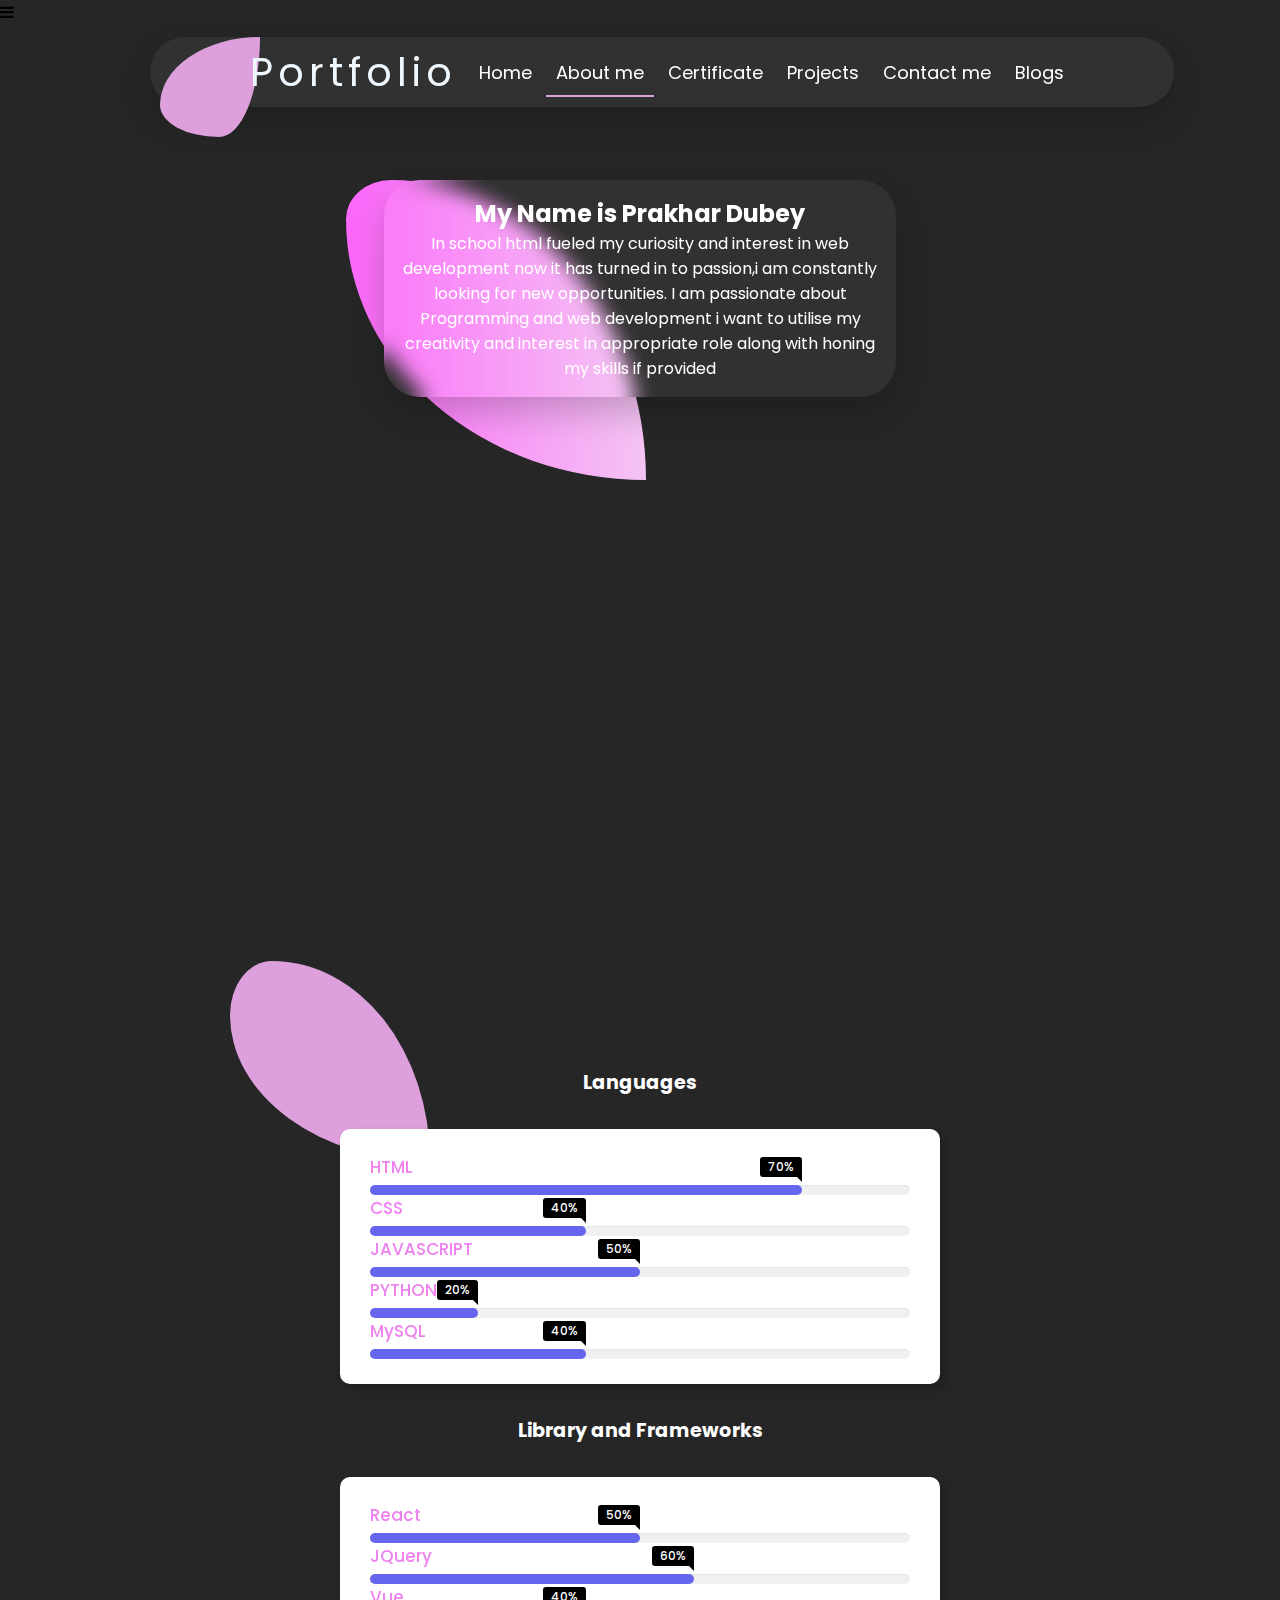
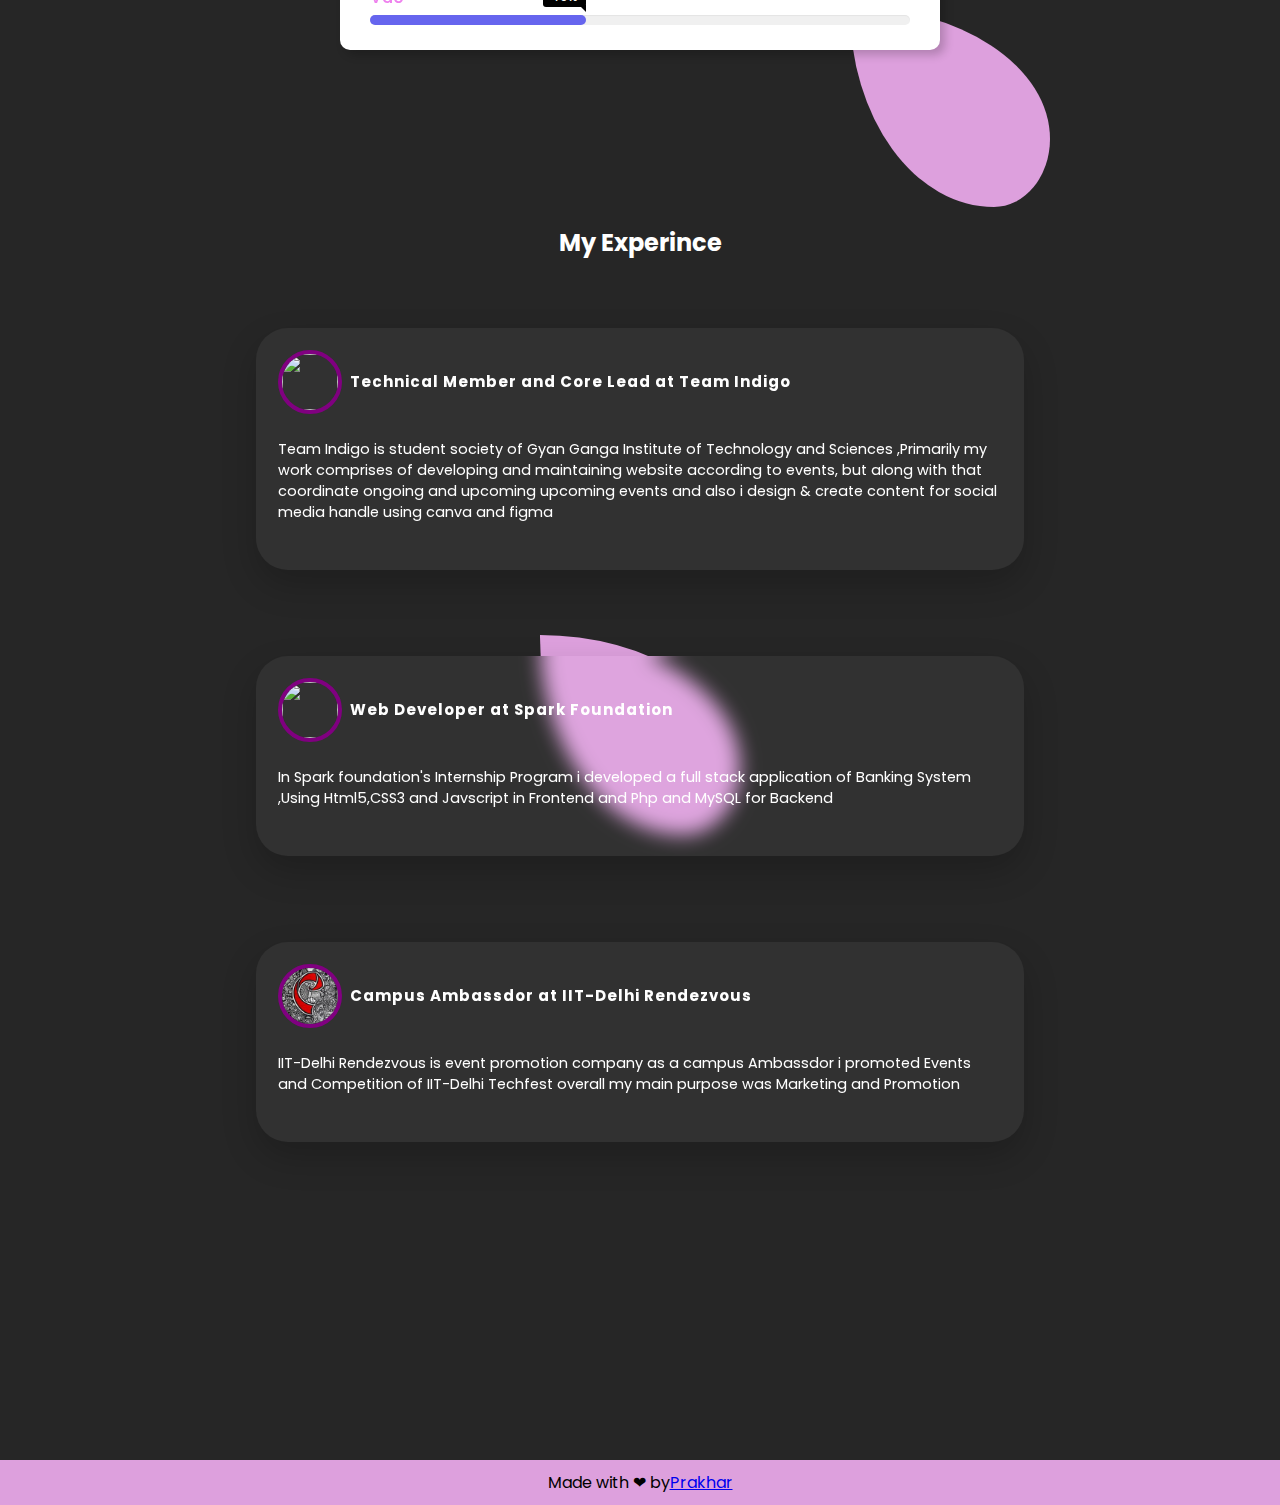
==== Aboutme.html @ 7de69212 "Intial Commit" ====
<!DOCTYPE html>
<html lang="en">
<head>
    <meta charset="UTF-8">
    <meta http-equiv="X-UA-Compatible" content="IE=edge">
    <meta name="viewport" content="width=device-width, initial-scale=1.0">
    <title>Document</title>
    <link rel="stylesheet" href="css/about.css">
    <link rel="stylesheet" href="https://cdnjs.cloudflare.com/ajax/libs/font-awesome/4.7.0/css/font-awesome.min.css" integrity="sha512-SfTiTlX6kk+qitfevl/7LibUOeJWlt9rbyDn92a1DqWOw9vWG2MFoays0sgObmWazO5BQPiFucnnEAjpAB+/Sw==" crossorigin="anonymous" referrerpolicy="no-referrer" />
    <link rel="stylesheet" href="https://cdnjs.cloudflare.com/ajax/libs/slick-carousel/1.8.1/slick.min.css" integrity="sha512-yHknP1/AwR+yx26cB1y0cjvQUMvEa2PFzt1c9LlS4pRQ5NOTZFWbhBig+X9G9eYW/8m0/4OXNx8pxJ6z57x0dw==" crossorigin="anonymous" referrerpolicy="no-referrer" />
    <link rel="stylesheet" href="https://cdnjs.cloudflare.com/ajax/libs/slick-carousel/1.8.1/slick-theme.css" integrity="sha512-6lLUdeQ5uheMFbWm3CP271l14RsX1xtx+J5x2yeIDkkiBpeVTNhTqijME7GgRKKi6hCqovwCoBTlRBEC20M8Mg==" crossorigin="anonymous" referrerpolicy="no-referrer" />
</head>
<body>
  <span> <i id="qwe" class="fa fa-bars"></i></span>
    <nav id="qui" >
        <div class="logo">Portfolio</div>
        
        <div class="menu" >
            <a href="index.html">Home</a>
            <a href="Aboutme.html">About me</a>
            <a href="">Certificate</a>
            <a href="">Projects</a>
            <a href="">Contact me</a>
            <a href="">Blogs</a>
        </div>
    </nav>
    <header>
 
    
    <div id="wwq" class="  flex" >
        <div class="img">
            <img src="Images/me.png" alt="" class="rept">
        </div>
        <div class="aboutme rellax" data-rellax-speed="-3" >
            <h2>My Name is Prakhar Dubey</h2>
            <p>In school html fueled my curiosity and interest in web development now it has turned in to passion,i am constantly looking for new opportunities.
                I am passionate about Programming and web development
                i want to utilise my creativity and interest in appropriate role along with honing my skills if provided
            </p>
        </div>
    </div>
    <div class="ne rellax" data-rellax-speed="-3"></div>
</header>
<section class="skillsection">
    <h2>Languages</h2>
<div class="skills-bars rellax "  data-rellax-speed="-3">
    <div class="bar">
        <div class="info">
            <span>HTML</span>
        </div>
        <div class="progress-line HTML"><span></span></div>
    </div>
    <div class="bar">
        <div class="info">
            <span>CSS</span>
        </div>
        <div class="progress-line CSS"><span></span></div>
    </div>
    <div class="bar">
        <div class="info">
            <span>JAVASCRIPT</span>
        </div>
        <div class="progress-line JAVASCRIPT"><span></span></div>
    </div>
    <div class="bar">
        <div class="info">
            <span>PYTHON</span>
        </div>
        <div class="progress-line PYTHON"><span></span></div>
    </div>
    <div class="bar">
        <div class="info">
            <span>MySQL</span>
        </div>
        <div class="progress-line MySQL"><span></span></div>
    </div>
  
</div>
<h2>Library and Frameworks</h2>
<div class="skills-bars">
    <div class="bar">
        <div class="info">
            <span>React</span>
        </div>
        <div class="progress-line React"><span></span></div>
    </div>
    <div class="bar">
        <div class="info">
            <span>JQuery</span>
        </div>
        <div class="progress-line JQuery"><span></span></div>
    </div>
    <div class="bar">
        <div class="info">
            <span>Vue</span>
        </div>
        <div class="progress-line Vue"><span></span></div>
    </div>
</div>
</section>
<section class="sew">
    <h2 style="">My Experince</h2><br>
<div class="cont">
    <div class="cardec">
        <div class="row">
           <div class="imgbox"> <img src="http://teamindigoggits.com/img/logo.png" alt=""></div>
           <div class="kl"><h3>Technical Member and Core Lead at Team Indigo</h3></div> 
        </div>
        <br>
        <p>Team Indigo is student society of Gyan Ganga Institute of Technology and Sciences
            ,Primarily my work comprises of developing and maintaining website according to events,
            but along with that coordinate ongoing and upcoming upcoming events and also i design & create content for social media handle using canva and figma
        </p>
            <br>
        </div>
         <div class="cardec">
        <div class="row">
           <div class="imgbox"> <img src="https://www.thesparksfoundationsingapore.org/images/logo_small.png" alt=""></div>
           <div class="kl"><h3>Web Developer at Spark Foundation</h3></div> 
        </div>
        <br>
        <p>In Spark foundation's Internship Program i developed a full stack application of Banking System
            ,Using Html5,CSS3 and Javscript in Frontend and Php and MySQL for Backend
        </p>
            <br>
        </div>
        <div class="cardec">
            <div class="row">
               <div class="imgbox"> <img src="images/71207823_2591258964229146_8135218497337688064_n.jpg" alt=""></div>
               <div class="kl"><h3>Campus Ambassdor at IIT-Delhi Rendezvous </h3></div> 
            </div>
            <br>
            <p>IIT-Delhi Rendezvous is event promotion company as a campus Ambassdor
                i promoted Events and Competition of IIT-Delhi Techfest overall my main purpose was Marketing and Promotion 
            </p>
                <br>
            </div>
</div>
</section>
<br>
<br>
<br>
<br>
<br>
<br>
<br>
<br>
<br>
<br>
<br>
<footer >
    Made with &#10084 by <a href="https://www.linkedin.com/in/prakhar-dubey-3790b81b7/">Prakhar</a>
</footer>
<script src="https://code.jquery.com/jquery-3.6.0.min.js" integrity="sha256-/xUj+3OJU5yExlq6GSYGSHk7tPXikynS7ogEvDej/m4=" crossorigin="anonymous"></script>  
    <script src="https://cdnjs.cloudflare.com/ajax/libs/slick-carousel/1.8.1/slick.min.js" integrity="sha512-XtmMtDEcNz2j7ekrtHvOVR4iwwaD6o/FUJe6+Zq+HgcCsk3kj4uSQQR8weQ2QVj1o0Pk6PwYLohm206ZzNfubg==" crossorigin="anonymous" referrerpolicy="no-referrer"></script>
    <script src="https://cdnjs.cloudflare.com/ajax/libs/rellax/1.12.1/rellax.js" integrity="sha512-qk0XupXlge1h9I63+bC7K8850xgWnUjTgSNkfLnsqc7dWdx4031UbKjKs2cuRxsNXymkSjyzSCiryVouU74zkg==" crossorigin="anonymous" referrerpolicy="no-referrer"></script>
    <script src="https://cdnjs.cloudflare.com/ajax/libs/typed.js/2.0.0/typed.min.js" integrity="sha512-zKaK6G2LZC5YZTX0vKmD7xOwd1zrEEMal4zlTf5Ved/A1RrnW+qt8pWDfo7oz+xeChECS/P9dv6EDwwPwelFfQ==" crossorigin="anonymous" referrerpolicy="no-referrer"></script>
    <script src="app.js"></script>
    </script>
    <script src="https://ajax.googleapis.com/ajax/libs/jquery/3.6.0/jquery.min.js"></script>
    <script src="js/typed.js"></script>
</script>
</body>

</html>
---- css/about.css ----
@import url('https://fonts.googleapis.com/css2?family=Lato:ital,wght@1,300;1,400&family=Poppins:ital,wght@0,400;0,500;1,300;1,400&display=swap');
@import url('https://fonts.googleapis.com/css?family=Montserrat:600|Open+Sans:600&display=swap');
:root{
    --primary:plum;
    --secondary:#262626;
    --tertiary:#fff;

}
::-webkit-scrollbar{
    width: 13px;
}
::-webkit-scrollbar-track{
    width: 13px;
    background: var(--secondary);
    border-left: 0px solid var(--tertiary);
    border-right: 0px solid var(--tertiary);
}
::-webkit-scrollbar-thumb{
    background: var(--primary);
    width: 0%;
    height: 35%;
    transition: 0.5 ease;
    cursor:pointer;
    border-radius: 12px;
}

*{
    margin: 0%;
    padding: 0%;
    box-sizing: border-box;
    font-family: 'Poppins',sans-serif;
}
body{
    background: #262626;
    overflow-x: hidden;
}
header{
    width: 100%;
    height: 100vh;
}
nav{
    width: 80%;
    display: flex;
    flex-wrap: wrap;
    justify-content: space-between;
    align-items: center;
    height: 70px;
    color: aliceblue;
    padding: 0% 100px;
    margin: 10px 150px;
    position: absolute;
    z-index: 1;
    background: rgba(255, 255, 255, 0.05);
    box-shadow: 0 15px 35px rgba(0, 0, 0, 0.2);
    border-radius: 36px;
    backdrop-filter: blur(10px);
    margin-top: 0%;
    bottom: 87%;
}
nav::after{
    position: absolute;
    content: '';
    width: 100px;
    height: 100px;
    border-radius: 100% 0% 41% 59% / 68% 0% 100% 32%   ;
    background: var(--primary);
    top: 0%;
    left: 1%;
    z-index: -1;
}
.logo{
    font-size: 40px;
    letter-spacing: 5px;
}
.menu a{
    text-decoration: none;
    color: white;
    padding: 10px 10px;
    font-size: 18px;
    transition: all 0.5s  ease;
}
.menu a:hover{
    border-bottom: 2px var(--primary) solid;
    transition: all 0.5s  ease;
}
.menu a:nth-child(2){
    border-bottom: 2px var(--primary) solid;
    transition: all 0.5s  ease;
}
header{
    width: 100vw;
    height: 100vh;
    display: flex;
    justify-content: center;
    align-items: center;
}
header .flex{
    position: absolute;
    top: 20%;
    display: flex;
    justify-content: center;
    align-items: center;
    color: #ffffff;
}
header .aboutme{
    flex-basis: 40%;
    display: flex;
    flex-direction: column;
    background: rgba(255, 255, 255, 0.05);
    box-shadow: 0 15px 35px rgba(0, 0, 0, 0.2);
    padding: 1rem;
    border-radius: 36px;
    backdrop-filter: blur(10px);
    text-align: center;
}
.ne{
    position: absolute;
    top: 20%;
    left:  27%;
    width: 300px;
    height: 300px;
    background: #f4c4f3;  /* fallback for old browsers */
    background: -webkit-linear-gradient(to right, #fc67fa, #f4c4f3);  /* Chrome 10-25, Safari 5.1-6 */
    background: linear-gradient(to right, #fc67fa, #f4c4f3); /* W3C, IE 10+/ Edge, Firefox 16+, Chrome 26+, Opera 12+, Safari 7+ */

    /* clip-path: circle(100% at 0% 0%); */
    z-index: -1;
    border-radius: 15% 85% 0% 100% / 13% 100% 0% 87% ;
    background-repeat: no-repeat;
}
.skillsection{
    width: 100vw;
    height: 100vh;
    display: flex;
    flex-direction: column;
    justify-content: center;
    align-items: center;
    position: relative;
}
.skillsection::after{
    position: absolute;
    content: '';
    width: 200px;
    height: 200px;
    z-index: -1;
    background: -webkit-linear-gradient(to right, #fc67fa, #f4c4f3);  
    background: linear-gradient(to right, #fc67fa, #f4c4f3);
    background: var(--primary);
    border-radius:21% 79% 0% 100% / 27% 100% 0% 73%  ;
    top: 4%;
    left: 18%;
}
.skillsection::before{
    position: absolute;
    content: '';
    width: 200px;
    height: 200px;
    z-index: -1;
    background: -webkit-linear-gradient(to right, #fc67fa, #f4c4f3);  
    background: linear-gradient(to right, #fc67fa, #f4c4f3);
    background: var(--primary);
    border-radius: 0% 100% 28% 72% / 1% 66% 34% 99%  ;
    bottom: 2%;
    right: 18%;
}
.skillsection h2{
    color: var(--tertiary);
    font-size: 1.2rem;
}
.skillsection .skills-bars{
    position: relative;
    width: 600px;
    max-width: 60%;
    background: var(--tertiary);
    color: violet;
    margin: 2rem 0rem;
    border-radius: 10px;
    padding: 25px 30px;
    box-shadow: 5px 5px 10px rgba(0,0,0,0.2);
    backdrop-filter: blur(10px);
}
.skills-bars .bars{
    margin: 20px 0;
}
.skills-bars .bar:first-child{
    margin-top: 0px;
}
.skills-bars .bar .info {
    margin-bottom: 5px;

}
.skills-bars .bar .info span{
    font-size: 17px;
    font-weight: 500;
}
.skills-bars .bar .progress-line{
    position: relative;
    height: 10px;
    width: 100%;
    border-radius: 10px;
    background: #f0f0f0;
    box-shadow: inset 0px 1px 1px rgba(0, 0, 0, 0.05),
                      0px 1px 1px rgba(255, 255, 255, 0.08);

    animation: Name 1s cubic-bezier(1.2.0.5,1) forwards;                
}
.bar .progress-line span{
    height: 100%;
    width: 80%;
    background: #6665ee;
    position: absolute;
    border-radius: 10px;
}
.progress-line .HTML span{
    width: 70%;
}
.progress-line.CSS span{
    width: 40%;
}
.progress-line.JAVASCRIPT span{
    width: 50%;
}
.progress-line.PYTHON span{
    width: 20%;
}
.progress-line.MySQL span{
    width: 40%;
}
.bar .progress-line span::before{
    position: absolute;
    content: "";
    top: -10px;
    right: 0%;
    height: 0%;
    width: 0%;
    border: 7px solid transparent;
    border-bottom-width: 0px;
    border-right-width:0px ;
    border-top-color: #000;
}
.bar .progress-line span::after{
    position: absolute;
    content: "80%";
    top: -10px;
    right: 0%;
    top: -28px;
    color: var(--tertiary);
    font-size: 12px;
    font-weight: 500;
    background: #000;
    padding: 1px 8px;
    border-radius: 3px;
}
.progress-line.HTML span::after{
    content: "70%";
}
.progress-line.CSS span::after{
    content: "40%";
}
.progress-line.JAVASCRIPT span::after{
    content: "50%";
}
.progress-line.PYTHON span::after{
    content: "20%";
}
.progress-line.MySQL span::after{
    content: "40%";
}
.progress-line.React span{
    width: 50%;
}
.progress-line.JQuery span{
     width: 60%;
}
.progress-line.Vue span{
    width: 40%;
}

.progress-line.React span::after{
    content: "50%";
}
.progress-line.JQuery span::after{
    content: "60%";
}
.progress-line.Vue span::after{
    content: "40%";
}

.cont{
    width: 100vw;
    height: 100vh;
    display: flex;
    flex-wrap: wrap;
    align-items: center;
    justify-content: center;
    position: relative;
}
.cont::after{
    position: absolute;
    content: '';

}
.sew h2{
    text-align: center;
     color: white;
}
.cont .cardec{
    margin: 1rem;
    display: flex;
    flex-direction: column;
    /* align-items: center; */
    justify-content: flex-start;
    max-width: 60vw;
    /* background: rgb(255, 255, 255); */
    color: white;
    border-radius: 2rem;
    padding: 1.4rem;
    background: rgba(255, 255, 255, 0.05);
    box-shadow: 0 15px 35px rgba(0, 0, 0, 0.2);
    backdrop-filter: blur(10px);
    transition: all 0.4s ease;
}
.cont .cardec:hover{
    transform: scale(1.05);
    transition: all 0.4s ease;
    opacity: initial;
}
.cont .cardec p{
    font-size: 0.9rem;
}
.cont .cardec .row .imgbox{
    position: relative;
    width: 4rem;
    height: 4rem;
    border-radius: 50%;
    overflow: hidden;
    border: 4px solid purple;
}
.cont .cardec .row .imgbox img{
    position: absolute;
    top: 0%;
    left: 0%;
    width: 100%;
    height: 100%;
    object-fit: cover;
}
.cont .cardec .row{
    display: flex;
    flex-direction: row;
   justify-content: flex-start;
}
.cont .cardec .row .kl{
    font-size: 0.8rem;
    font-weight: 100;
    letter-spacing: 1px;
    padding: 0.5rem;
    display: flex;
    justify-content: center;
    align-items: center;
}
.cont::after{
    position: absolute;
    content: '';
    width: 200px;
    height: 200px;
    border-radius: 0% 100% 28% 72% / 1% 66% 34% 99%  ;
    background: plum;
    z-index: -1;

}
footer{
    background: var(--primary);
    height: 5vh;
    width: 100vw;
    display: flex;
    align-items: center;
    justify-content: center;
    
}

@media only screen and (max-width:700px){
   
    header{
        width:100vw;
        height: 90vh;
        display: flex;
        justify-content: center;
        align-items: center;
        position: relative;
        padding-top: 0%;
        margin: 0%;
        padding: 0%;
        overflow: hidden;
    }
    header .flex{
        top: 0%;
    }
    .flex{
        position: absolute;
        /* top: 5%; */
        display: flex;
        flex-direction: column;
    }
    header .flex .aboutme{
        max-width: 60%;
    }
    header .flex .aboutme h2{
        font-size: 1rem;
    }
    header .flex .aboutme p{
        font-size: 0.6rem;
    }
    header .flex .aboutme {
        font-size: 1rem;
    }
    #wwq{
        margin: 0%;
        padding: 0%;
    }
    #qwe{
        display: block;
        color: white;
        padding: 1rem;
    }
    #qui{
        display: none;
    }
    header img{
        width: 12rem;
    }
    header::after{
        z-index: -4;
        content: '';
        border-radius: 30% 70% 70% 30% / 30% 30% 70% 70% ;
        width: 200px;
        height: 200px;
        background-color: var(--primary);
        clip-path: circle(100% at 0% 0% );
     }
     .skillsection{
         overflow-x: hidden;
     }
     .skills-bars .bar .info span{
        font-size: 0.6rem;
        font-weight: 500;
    }
    .cont .cardec .row .kl{
        font-size: 0.6rem;
        font-weight: 100;
        letter-spacing: 1px;
        padding: 0.5rem;
        display: flex;
        justify-content: center;
        align-items: center;
    }
    .cont .cardec{
        max-width: 80vw;
    }
    nav::after{
        display: none;
    }
    /* .cont .cardec .row .imgbox{
        width: 3.4rem;
        height: 3rem;
    } */

}
@media only screen and (min-width:321px) and (max-width:768px){
    header{
        width:100vw;
        display: flex;
        justify-content: center;
    }
    header::after{
        z-index: -4;
        content: '';
        /* display: inline-block; */
        border-radius: 30% 70% 70% 30% / 30% 30% 70% 70% ;
        width: 300px;
        height: 300px;
        background-color: var(--primary);
        clip-path: circle(100% at 0% 0% );
     }
     
    #qui{
        display: none;
     }
    #nex{
        display: none;
    }
}
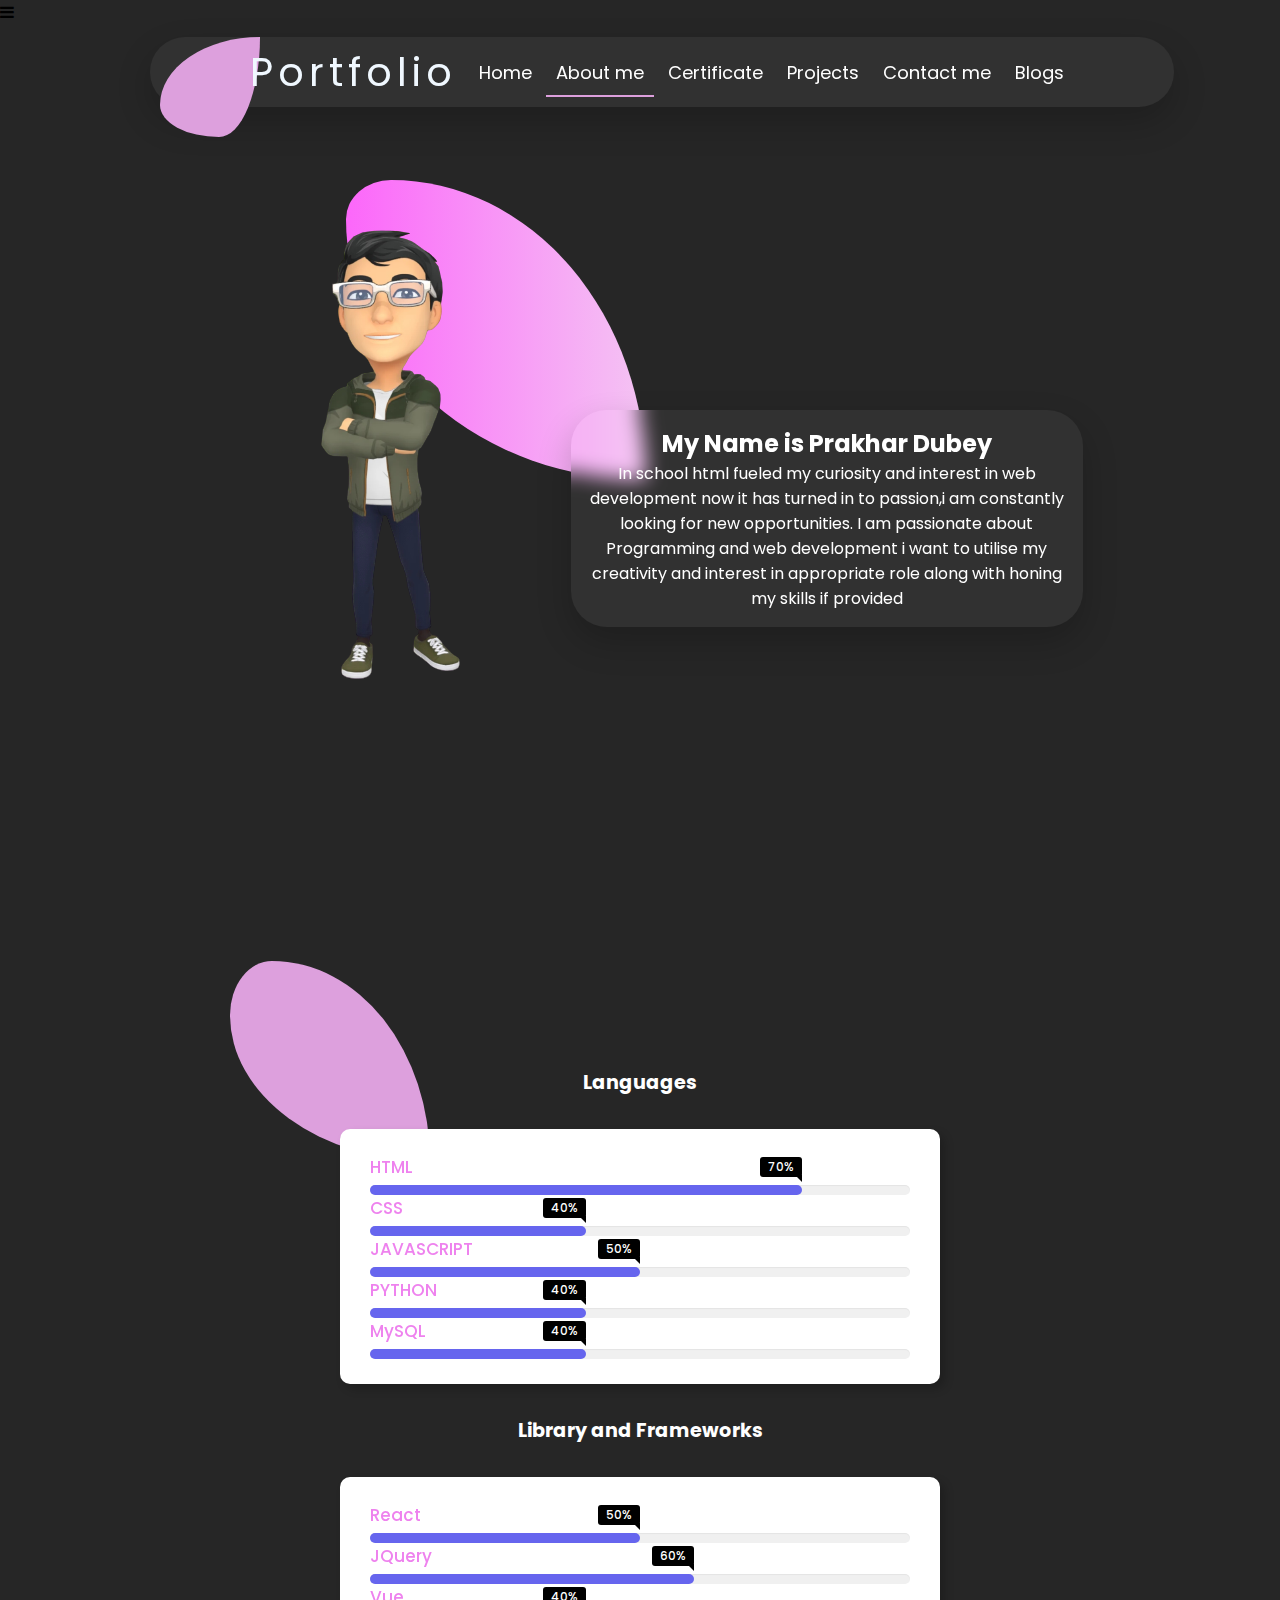
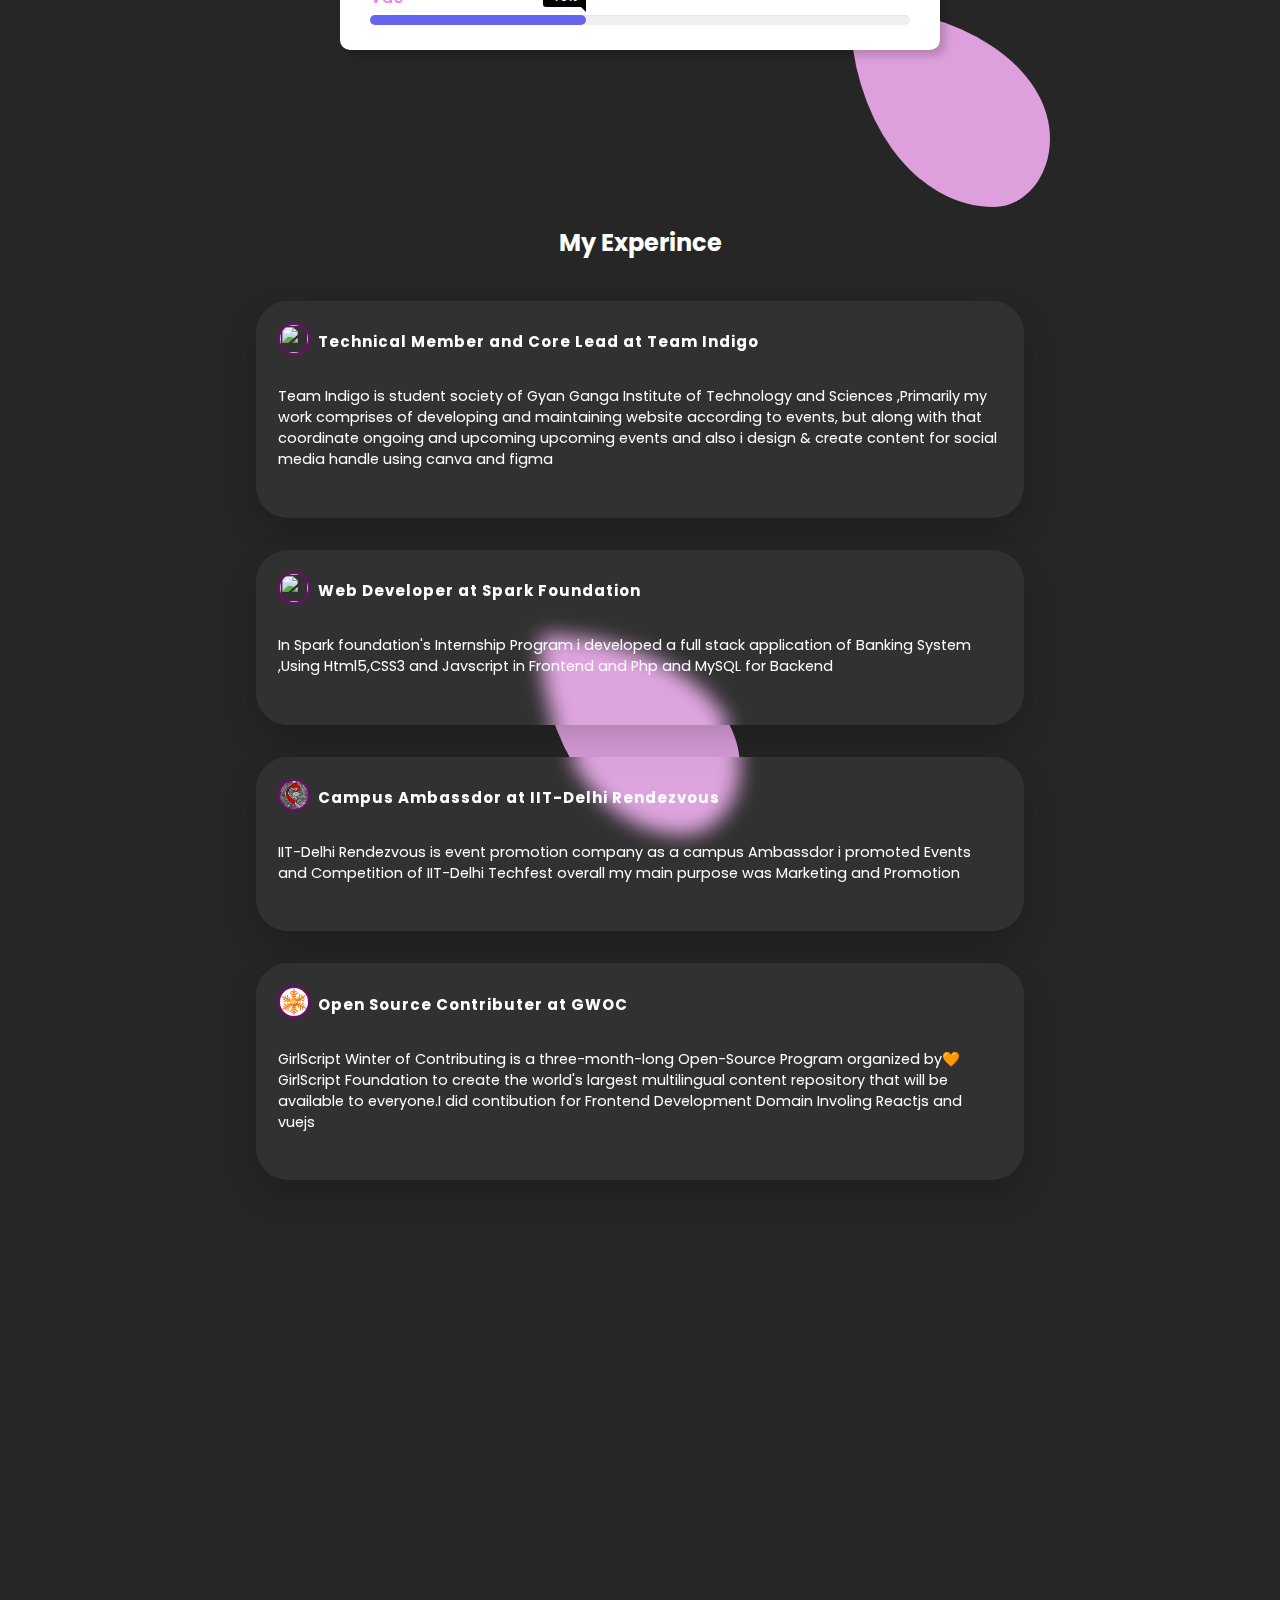
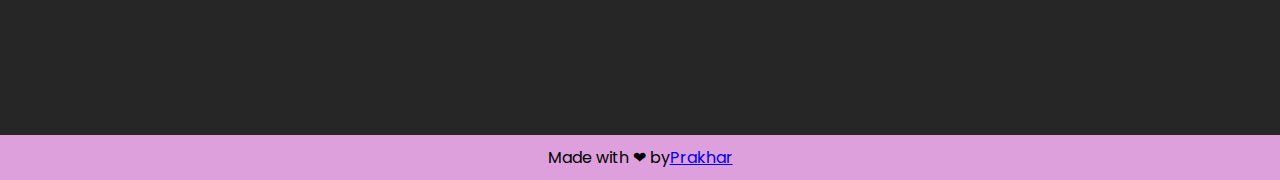
==== commit b5909bcd: "commit" ====
--- a/Aboutme.html
+++ b/Aboutme.html
@@ -18,10 +18,10 @@
         <div class="menu" >
             <a href="index.html">Home</a>
             <a href="Aboutme.html">About me</a>
-            <a href="">Certificate</a>
-            <a href="">Projects</a>
-            <a href="">Contact me</a>
-            <a href="">Blogs</a>
+            <a href="Certificates.html">Certificate</a>
+            <a href="Projects.html">Projects</a>
+            <a href="Contactme.html">Contact me</a>
+            <a href="Blog.html">Blogs</a>
         </div>
     </nav>
     <header>
@@ -29,7 +29,7 @@
     
     <div id="wwq" class="  flex" >
         <div class="img">
-            <img src="Images/me.png" alt="" class="rept">
+            <img src="images/me.png" alt="" class="rept">
         </div>
         <div class="aboutme rellax" data-rellax-speed="-3" >
             <h2>My Name is Prakhar Dubey</h2>
@@ -99,7 +99,7 @@
 </div>
 </section>
 <section class="sew">
-    <h2 style="">My Experince</h2><br>
+    <h2 >My Experince</h2><br>
 <div class="cont">
     <div class="cardec">
         <div class="row">
@@ -135,8 +135,29 @@
             </p>
                 <br>
             </div>
+            <div class="cardec">
+                <div class="row">
+                   <div class="imgbox"> <img src="images/1627023261866.jpg" alt=""></div>
+                   <div class="kl"><h3>Open Source Contributer at GWOC </h3></div> 
+                </div>
+                <br>
+                <p>GirlScript Winter of Contributing is a three-month-long Open-Source Program organized by🧡GirlScript Foundation to create the world's largest multilingual content repository that will be available to everyone.I did contibution for Frontend Development Domain Involing Reactjs and vuejs
+                </p>
+                    <br>
+                </div>
 </div>
 </section>
+<br>
+<br>
+<br>
+<br>
+<br>
+<br>
+<br>
+<br>
+<br>
+<br>
+<br>
 <br>
 <br>
 <br>
@@ -151,12 +172,13 @@
 <footer >
     Made with &#10084 by <a href="https://www.linkedin.com/in/prakhar-dubey-3790b81b7/">Prakhar</a>
 </footer>
+<script src="js/app.js"></script>
 <script src="https://code.jquery.com/jquery-3.6.0.min.js" integrity="sha256-/xUj+3OJU5yExlq6GSYGSHk7tPXikynS7ogEvDej/m4=" crossorigin="anonymous"></script>  
     <script src="https://cdnjs.cloudflare.com/ajax/libs/slick-carousel/1.8.1/slick.min.js" integrity="sha512-XtmMtDEcNz2j7ekrtHvOVR4iwwaD6o/FUJe6+Zq+HgcCsk3kj4uSQQR8weQ2QVj1o0Pk6PwYLohm206ZzNfubg==" crossorigin="anonymous" referrerpolicy="no-referrer"></script>
     <script src="https://cdnjs.cloudflare.com/ajax/libs/rellax/1.12.1/rellax.js" integrity="sha512-qk0XupXlge1h9I63+bC7K8850xgWnUjTgSNkfLnsqc7dWdx4031UbKjKs2cuRxsNXymkSjyzSCiryVouU74zkg==" crossorigin="anonymous" referrerpolicy="no-referrer"></script>
     <script src="https://cdnjs.cloudflare.com/ajax/libs/typed.js/2.0.0/typed.min.js" integrity="sha512-zKaK6G2LZC5YZTX0vKmD7xOwd1zrEEMal4zlTf5Ved/A1RrnW+qt8pWDfo7oz+xeChECS/P9dv6EDwwPwelFfQ==" crossorigin="anonymous" referrerpolicy="no-referrer"></script>
-    <script src="app.js"></script>
     </script>
+    
     <script src="https://ajax.googleapis.com/ajax/libs/jquery/3.6.0/jquery.min.js"></script>
     <script src="js/typed.js"></script>
 </script>
--- a/css/about.css
+++ b/css/about.css
@@ -221,7 +221,7 @@
     width: 50%;
 }
 .progress-line.PYTHON span{
-    width: 20%;
+    width: 40%;
 }
 .progress-line.MySQL span{
     width: 40%;
@@ -261,7 +261,7 @@
     content: "50%";
 }
 .progress-line.PYTHON span::after{
-    content: "20%";
+    content: "40%";
 }
 .progress-line.MySQL span::after{
     content: "40%";
@@ -330,11 +330,11 @@
 }
 .cont .cardec .row .imgbox{
     position: relative;
-    width: 4rem;
-    height: 4rem;
+    width: 2rem;
+    height: 2rem;
     border-radius: 50%;
     overflow: hidden;
-    border: 4px solid purple;
+    border: 2px solid purple;
 }
 .cont .cardec .row .imgbox img{
     position: absolute;
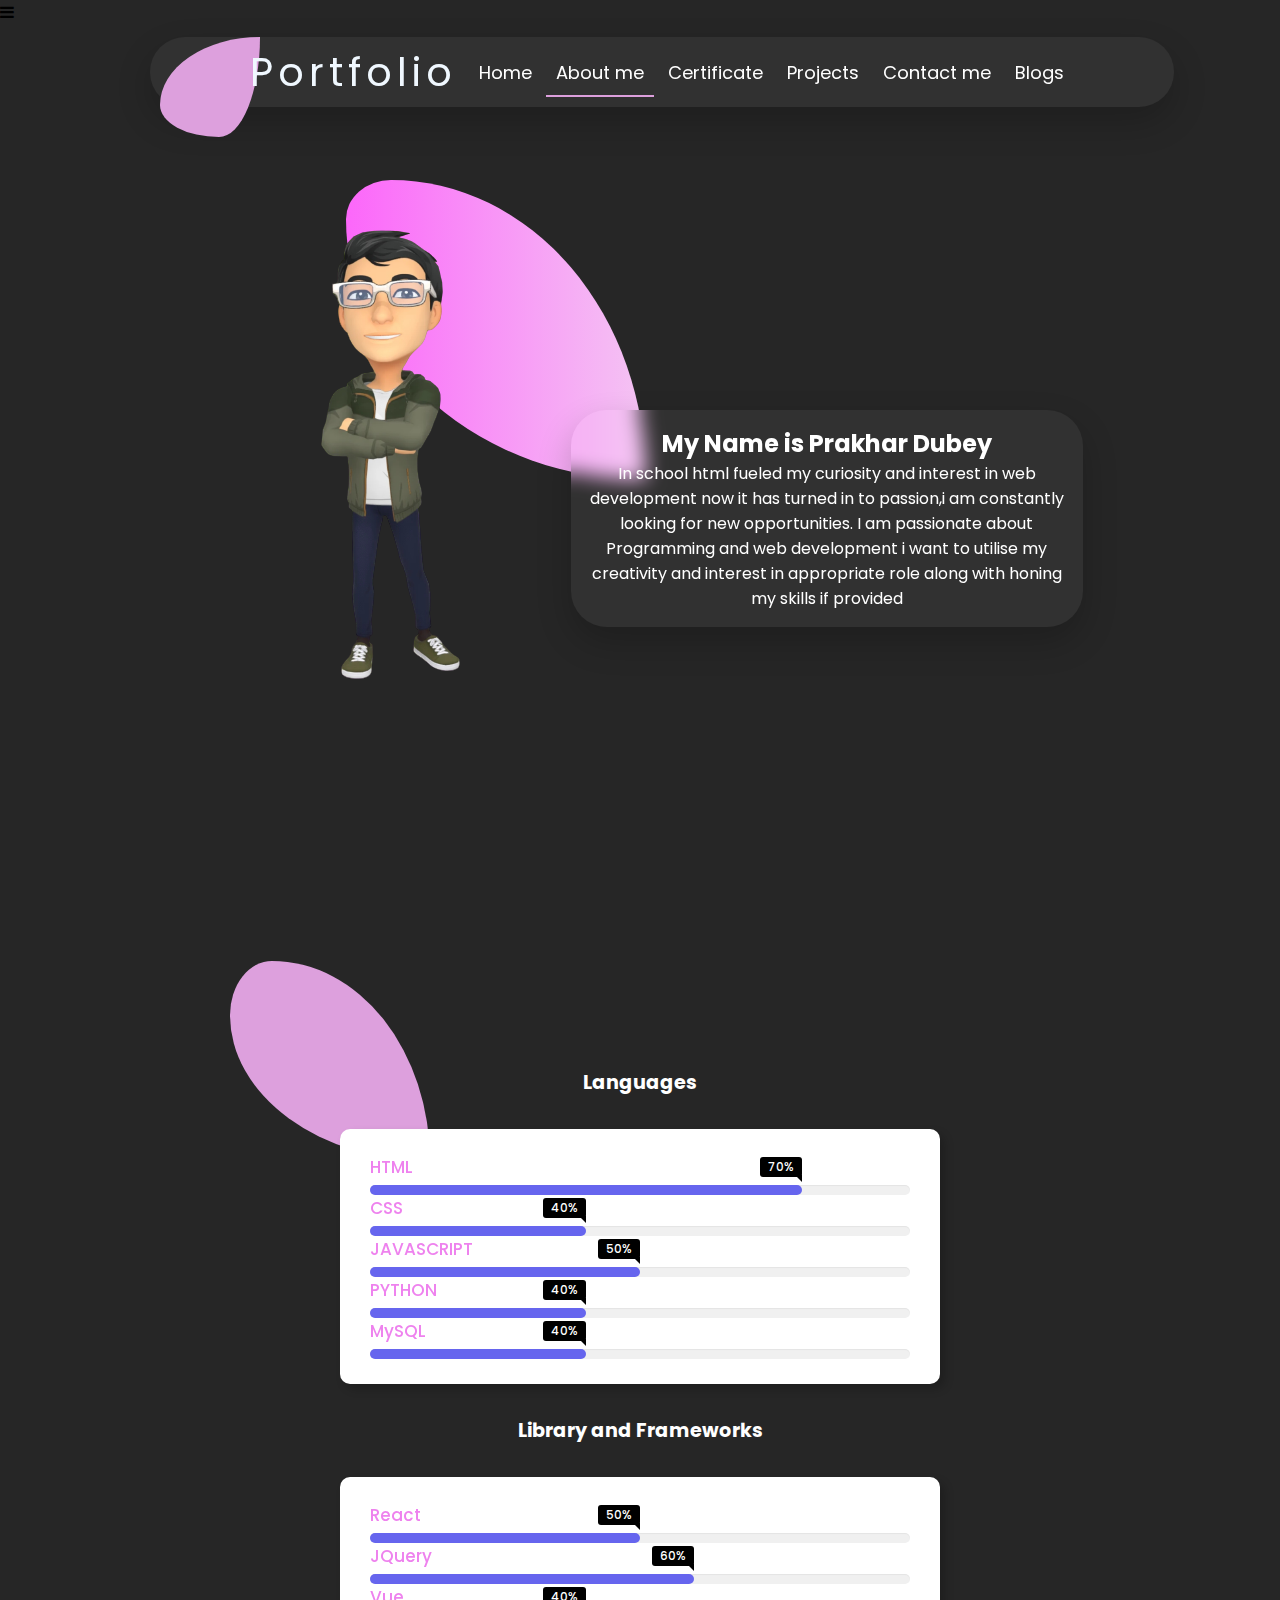
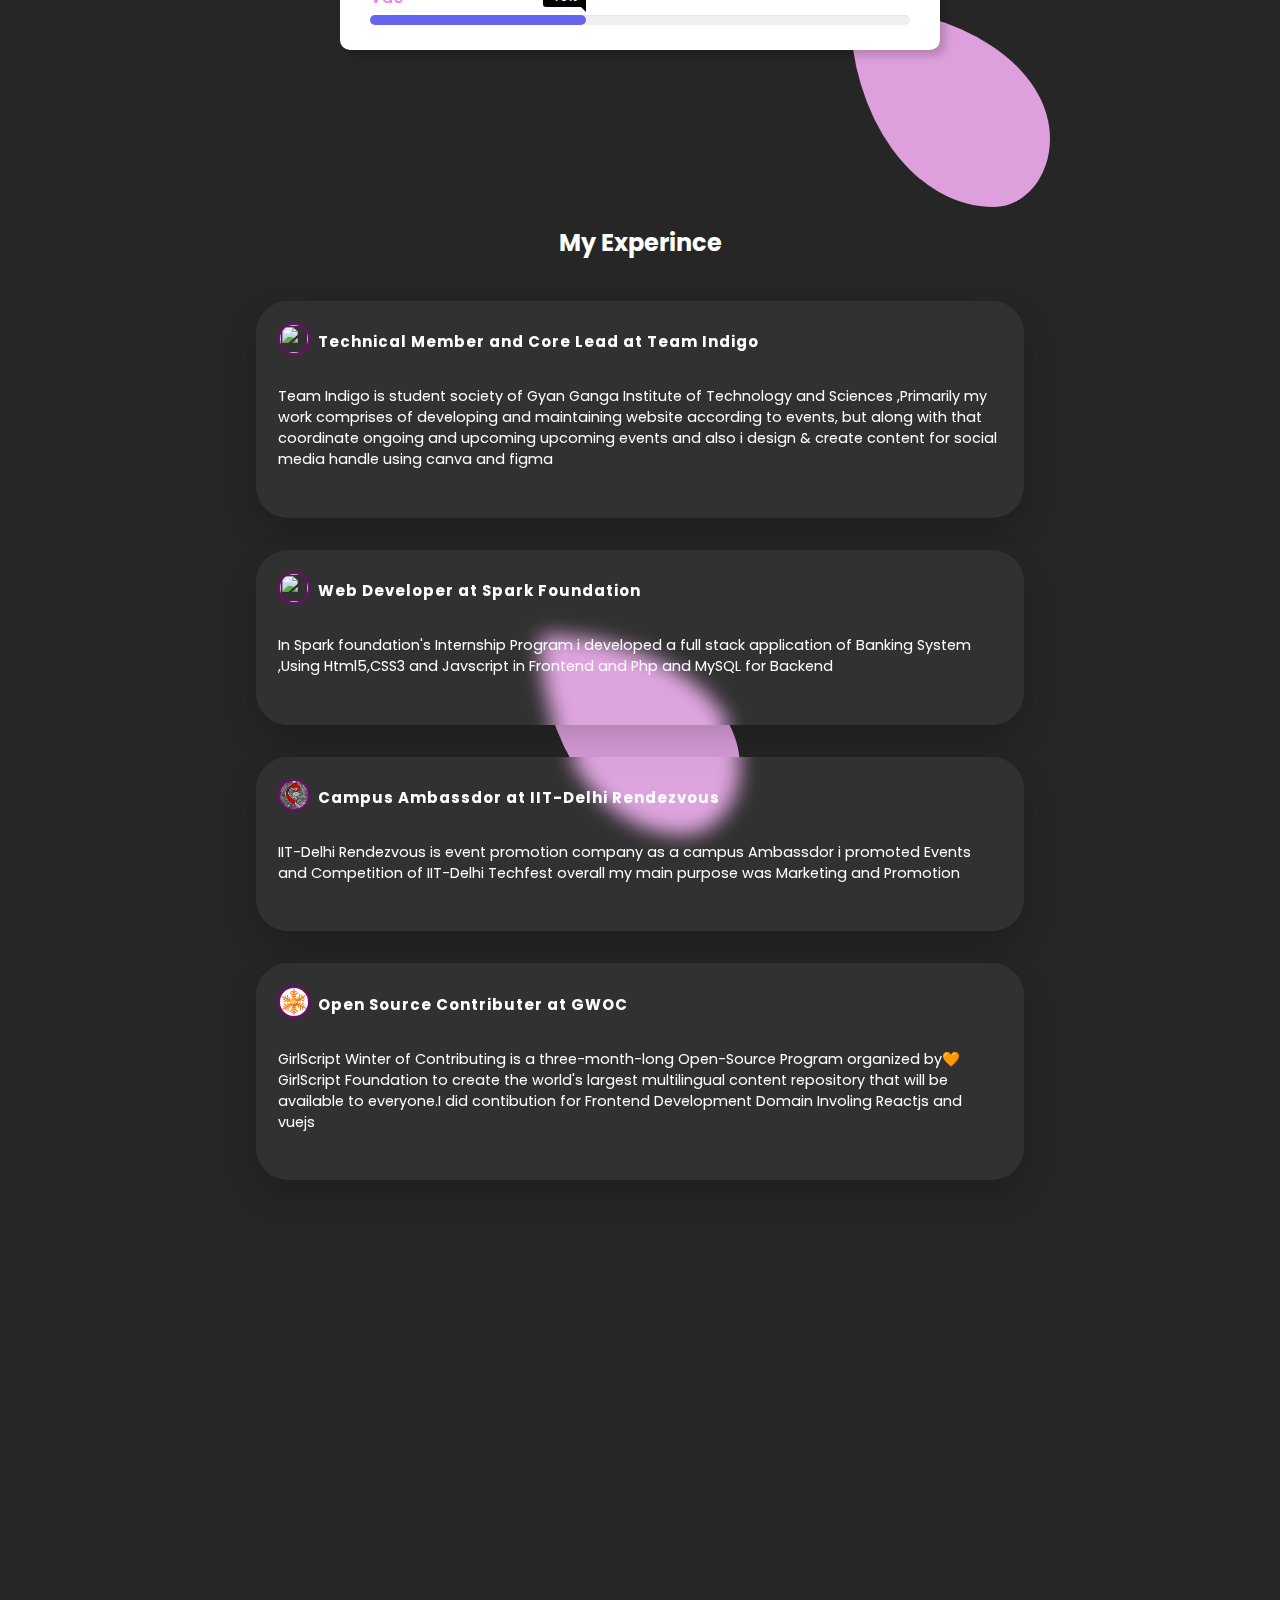
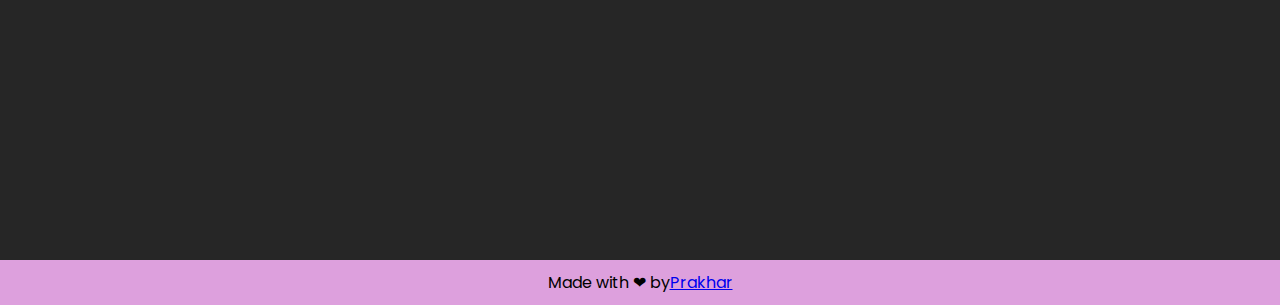
==== commit b6ce9635: "Fourtcommit" ====
--- a/Aboutme.html
+++ b/Aboutme.html
@@ -169,6 +169,11 @@
 <br>
 <br>
 <br>
+<br>
+<br>
+<br>
+<br>
+<br>
 <footer >
     Made with &#10084 by <a href="https://www.linkedin.com/in/prakhar-dubey-3790b81b7/">Prakhar</a>
 </footer>
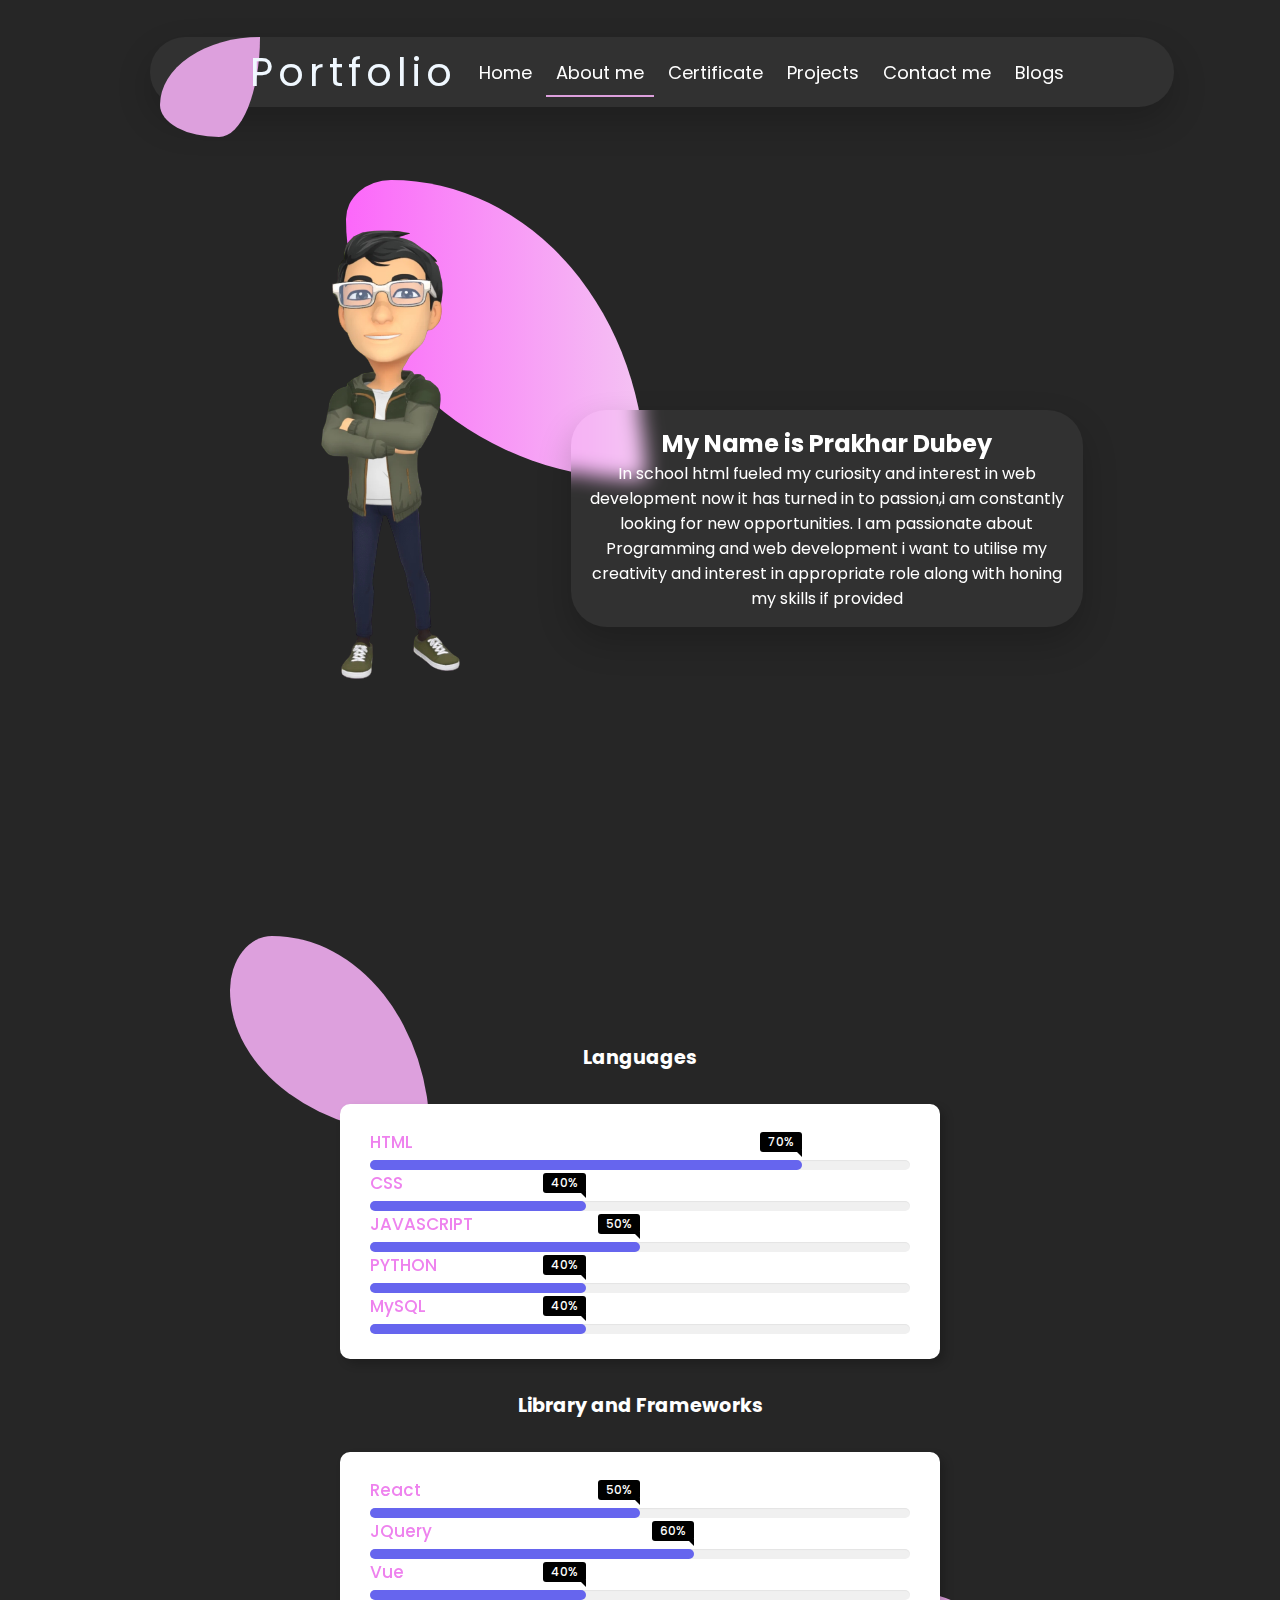
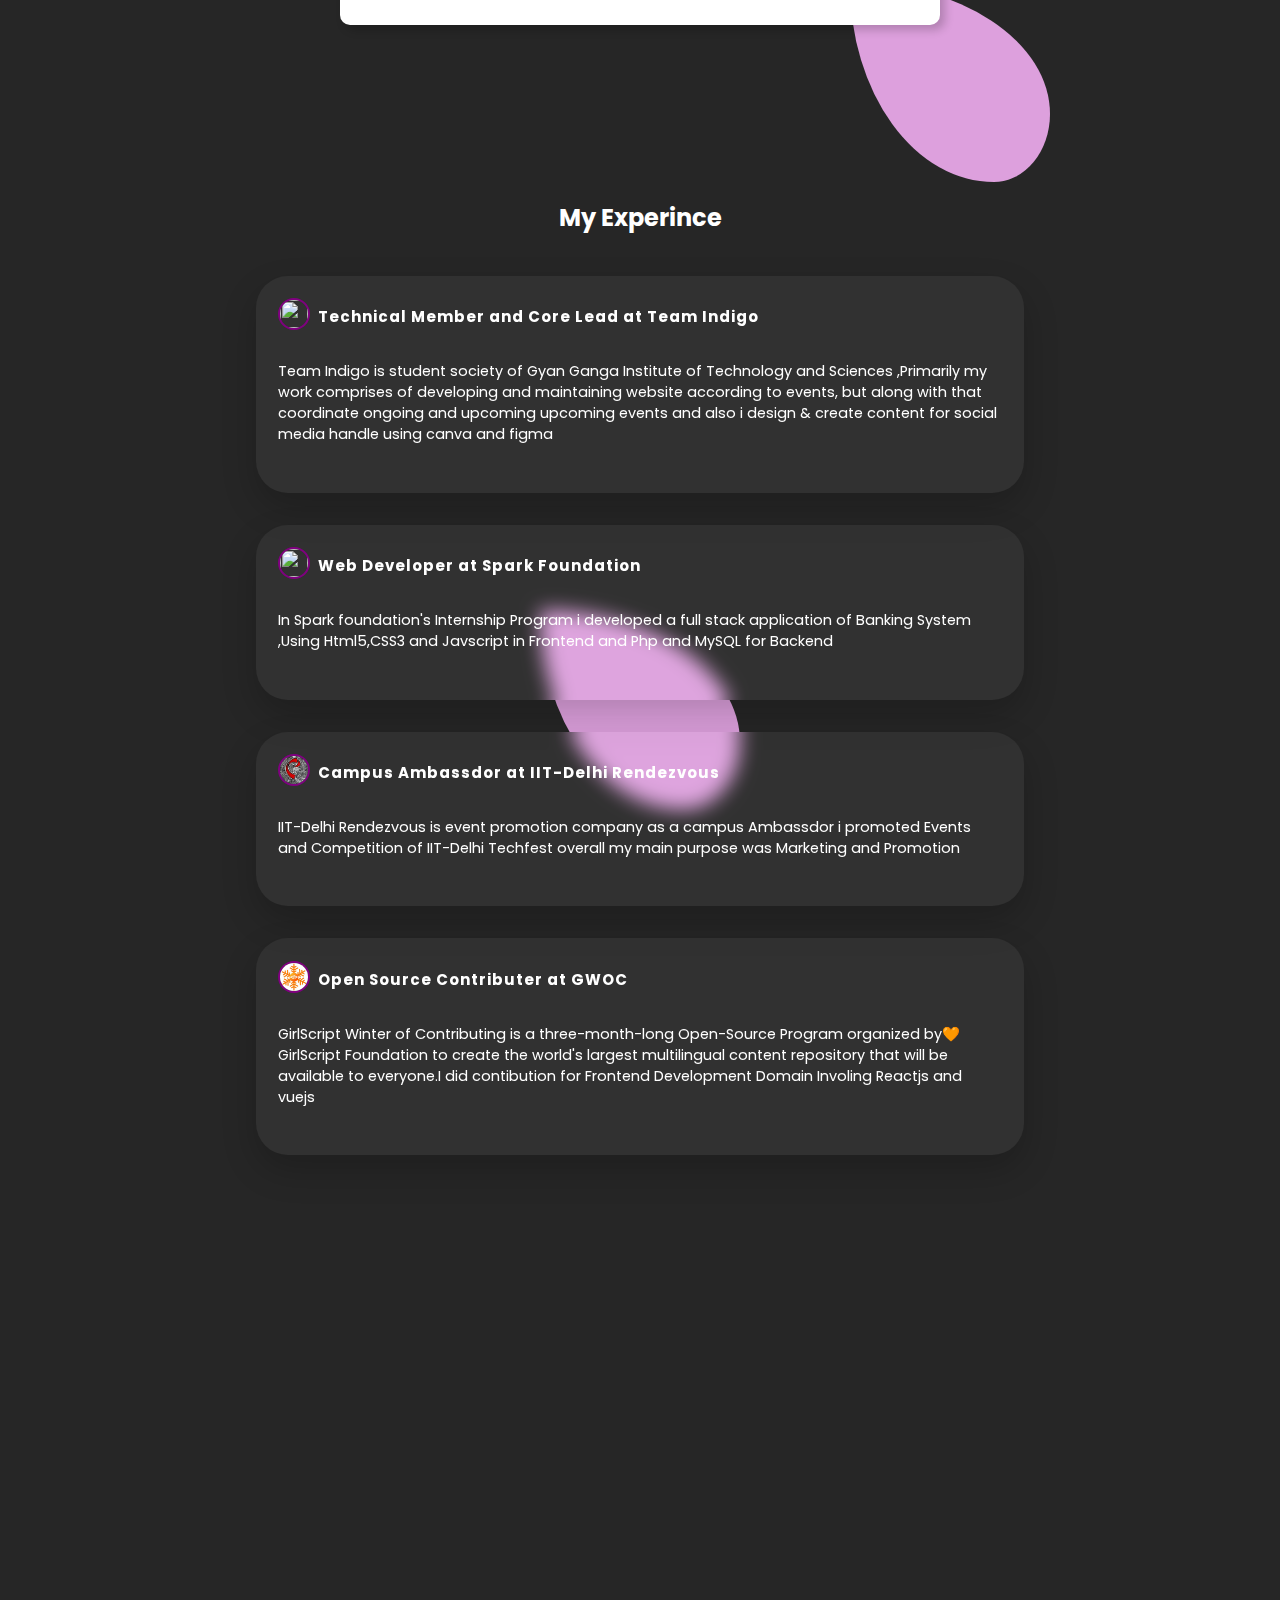
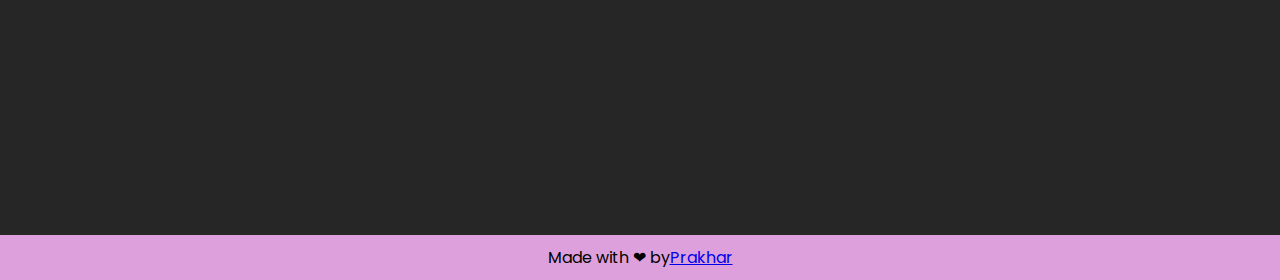
==== commit eb8132fb: "Add files via upload" ====
--- a/Aboutme.html
+++ b/Aboutme.html
@@ -1,192 +1,224 @@
-<!DOCTYPE html>
-<html lang="en">
-<head>
-    <meta charset="UTF-8">
-    <meta http-equiv="X-UA-Compatible" content="IE=edge">
-    <meta name="viewport" content="width=device-width, initial-scale=1.0">
-    <title>Document</title>
-    <link rel="stylesheet" href="css/about.css">
-    <link rel="stylesheet" href="https://cdnjs.cloudflare.com/ajax/libs/font-awesome/4.7.0/css/font-awesome.min.css" integrity="sha512-SfTiTlX6kk+qitfevl/7LibUOeJWlt9rbyDn92a1DqWOw9vWG2MFoays0sgObmWazO5BQPiFucnnEAjpAB+/Sw==" crossorigin="anonymous" referrerpolicy="no-referrer" />
-    <link rel="stylesheet" href="https://cdnjs.cloudflare.com/ajax/libs/slick-carousel/1.8.1/slick.min.css" integrity="sha512-yHknP1/AwR+yx26cB1y0cjvQUMvEa2PFzt1c9LlS4pRQ5NOTZFWbhBig+X9G9eYW/8m0/4OXNx8pxJ6z57x0dw==" crossorigin="anonymous" referrerpolicy="no-referrer" />
-    <link rel="stylesheet" href="https://cdnjs.cloudflare.com/ajax/libs/slick-carousel/1.8.1/slick-theme.css" integrity="sha512-6lLUdeQ5uheMFbWm3CP271l14RsX1xtx+J5x2yeIDkkiBpeVTNhTqijME7GgRKKi6hCqovwCoBTlRBEC20M8Mg==" crossorigin="anonymous" referrerpolicy="no-referrer" />
-</head>
-<body>
-  <span> <i id="qwe" class="fa fa-bars"></i></span>
-    <nav id="qui" >
-        <div class="logo">Portfolio</div>
-        
-        <div class="menu" >
-            <a href="index.html">Home</a>
-            <a href="Aboutme.html">About me</a>
-            <a href="Certificates.html">Certificate</a>
-            <a href="Projects.html">Projects</a>
-            <a href="Contactme.html">Contact me</a>
-            <a href="Blog.html">Blogs</a>
-        </div>
-    </nav>
-    <header>
- 
-    
-    <div id="wwq" class="  flex" >
-        <div class="img">
-            <img src="images/me.png" alt="" class="rept">
-        </div>
-        <div class="aboutme rellax" data-rellax-speed="-3" >
-            <h2>My Name is Prakhar Dubey</h2>
-            <p>In school html fueled my curiosity and interest in web development now it has turned in to passion,i am constantly looking for new opportunities.
-                I am passionate about Programming and web development
-                i want to utilise my creativity and interest in appropriate role along with honing my skills if provided
-            </p>
-        </div>
-    </div>
-    <div class="ne rellax" data-rellax-speed="-3"></div>
-</header>
-<section class="skillsection">
-    <h2>Languages</h2>
-<div class="skills-bars rellax "  data-rellax-speed="-3">
-    <div class="bar">
-        <div class="info">
-            <span>HTML</span>
-        </div>
-        <div class="progress-line HTML"><span></span></div>
-    </div>
-    <div class="bar">
-        <div class="info">
-            <span>CSS</span>
-        </div>
-        <div class="progress-line CSS"><span></span></div>
-    </div>
-    <div class="bar">
-        <div class="info">
-            <span>JAVASCRIPT</span>
-        </div>
-        <div class="progress-line JAVASCRIPT"><span></span></div>
-    </div>
-    <div class="bar">
-        <div class="info">
-            <span>PYTHON</span>
-        </div>
-        <div class="progress-line PYTHON"><span></span></div>
-    </div>
-    <div class="bar">
-        <div class="info">
-            <span>MySQL</span>
-        </div>
-        <div class="progress-line MySQL"><span></span></div>
-    </div>
-  
-</div>
-<h2>Library and Frameworks</h2>
-<div class="skills-bars">
-    <div class="bar">
-        <div class="info">
-            <span>React</span>
-        </div>
-        <div class="progress-line React"><span></span></div>
-    </div>
-    <div class="bar">
-        <div class="info">
-            <span>JQuery</span>
-        </div>
-        <div class="progress-line JQuery"><span></span></div>
-    </div>
-    <div class="bar">
-        <div class="info">
-            <span>Vue</span>
-        </div>
-        <div class="progress-line Vue"><span></span></div>
-    </div>
-</div>
-</section>
-<section class="sew">
-    <h2 >My Experince</h2><br>
-<div class="cont">
-    <div class="cardec">
-        <div class="row">
-           <div class="imgbox"> <img src="http://teamindigoggits.com/img/logo.png" alt=""></div>
-           <div class="kl"><h3>Technical Member and Core Lead at Team Indigo</h3></div> 
-        </div>
-        <br>
-        <p>Team Indigo is student society of Gyan Ganga Institute of Technology and Sciences
-            ,Primarily my work comprises of developing and maintaining website according to events,
-            but along with that coordinate ongoing and upcoming upcoming events and also i design & create content for social media handle using canva and figma
-        </p>
-            <br>
-        </div>
-         <div class="cardec">
-        <div class="row">
-           <div class="imgbox"> <img src="https://www.thesparksfoundationsingapore.org/images/logo_small.png" alt=""></div>
-           <div class="kl"><h3>Web Developer at Spark Foundation</h3></div> 
-        </div>
-        <br>
-        <p>In Spark foundation's Internship Program i developed a full stack application of Banking System
-            ,Using Html5,CSS3 and Javscript in Frontend and Php and MySQL for Backend
-        </p>
-            <br>
-        </div>
-        <div class="cardec">
-            <div class="row">
-               <div class="imgbox"> <img src="images/71207823_2591258964229146_8135218497337688064_n.jpg" alt=""></div>
-               <div class="kl"><h3>Campus Ambassdor at IIT-Delhi Rendezvous </h3></div> 
-            </div>
-            <br>
-            <p>IIT-Delhi Rendezvous is event promotion company as a campus Ambassdor
-                i promoted Events and Competition of IIT-Delhi Techfest overall my main purpose was Marketing and Promotion 
-            </p>
-                <br>
-            </div>
-            <div class="cardec">
-                <div class="row">
-                   <div class="imgbox"> <img src="images/1627023261866.jpg" alt=""></div>
-                   <div class="kl"><h3>Open Source Contributer at GWOC </h3></div> 
-                </div>
-                <br>
-                <p>GirlScript Winter of Contributing is a three-month-long Open-Source Program organized by🧡GirlScript Foundation to create the world's largest multilingual content repository that will be available to everyone.I did contibution for Frontend Development Domain Involing Reactjs and vuejs
-                </p>
-                    <br>
-                </div>
-</div>
-</section>
-<br>
-<br>
-<br>
-<br>
-<br>
-<br>
-<br>
-<br>
-<br>
-<br>
-<br>
-<br>
-<br>
-<br>
-<br>
-<br>
-<br>
-<br>
-<br>
-<br>
-<br>
-<br>
-<br>
-<br>
-<br>
-<br>
-<br>
-<footer >
-    Made with &#10084 by <a href="https://www.linkedin.com/in/prakhar-dubey-3790b81b7/">Prakhar</a>
-</footer>
-<script src="js/app.js"></script>
-<script src="https://code.jquery.com/jquery-3.6.0.min.js" integrity="sha256-/xUj+3OJU5yExlq6GSYGSHk7tPXikynS7ogEvDej/m4=" crossorigin="anonymous"></script>  
-    <script src="https://cdnjs.cloudflare.com/ajax/libs/slick-carousel/1.8.1/slick.min.js" integrity="sha512-XtmMtDEcNz2j7ekrtHvOVR4iwwaD6o/FUJe6+Zq+HgcCsk3kj4uSQQR8weQ2QVj1o0Pk6PwYLohm206ZzNfubg==" crossorigin="anonymous" referrerpolicy="no-referrer"></script>
-    <script src="https://cdnjs.cloudflare.com/ajax/libs/rellax/1.12.1/rellax.js" integrity="sha512-qk0XupXlge1h9I63+bC7K8850xgWnUjTgSNkfLnsqc7dWdx4031UbKjKs2cuRxsNXymkSjyzSCiryVouU74zkg==" crossorigin="anonymous" referrerpolicy="no-referrer"></script>
-    <script src="https://cdnjs.cloudflare.com/ajax/libs/typed.js/2.0.0/typed.min.js" integrity="sha512-zKaK6G2LZC5YZTX0vKmD7xOwd1zrEEMal4zlTf5Ved/A1RrnW+qt8pWDfo7oz+xeChECS/P9dv6EDwwPwelFfQ==" crossorigin="anonymous" referrerpolicy="no-referrer"></script>
-    </script>
-    
-    <script src="https://ajax.googleapis.com/ajax/libs/jquery/3.6.0/jquery.min.js"></script>
-    <script src="js/typed.js"></script>
-</script>
-</body>
-
+<!DOCTYPE html>
+<html lang="en">
+<head>
+    <meta charset="UTF-8">
+    <meta http-equiv="X-UA-Compatible" content="IE=edge">
+    <meta name="viewport" content="width=device-width, initial-scale=1.0">
+    <title>Document</title>
+    <link rel="stylesheet" href="css/about.css">
+    <link rel="stylesheet" href="https://cdnjs.cloudflare.com/ajax/libs/font-awesome/4.7.0/css/font-awesome.min.css" integrity="sha512-SfTiTlX6kk+qitfevl/7LibUOeJWlt9rbyDn92a1DqWOw9vWG2MFoays0sgObmWazO5BQPiFucnnEAjpAB+/Sw==" crossorigin="anonymous" referrerpolicy="no-referrer" />
+    <link rel="stylesheet" href="https://cdnjs.cloudflare.com/ajax/libs/slick-carousel/1.8.1/slick.min.css" integrity="sha512-yHknP1/AwR+yx26cB1y0cjvQUMvEa2PFzt1c9LlS4pRQ5NOTZFWbhBig+X9G9eYW/8m0/4OXNx8pxJ6z57x0dw==" crossorigin="anonymous" referrerpolicy="no-referrer" />
+    <link rel="stylesheet" href="https://cdnjs.cloudflare.com/ajax/libs/slick-carousel/1.8.1/slick-theme.css" integrity="sha512-6lLUdeQ5uheMFbWm3CP271l14RsX1xtx+J5x2yeIDkkiBpeVTNhTqijME7GgRKKi6hCqovwCoBTlRBEC20M8Mg==" crossorigin="anonymous" referrerpolicy="no-referrer" />
+</head>
+<body>
+    <div class="fest">
+        <input type="checkbox" id="check">
+        <label for="check" >
+            <i class="fa fa-bars" id="btn"></i>
+            <i class="fa fa-times" id="cancel"></i>
+        </label>
+        <div class="sidebar">
+            <!-- <header>My Menu</header> -->
+            <a href="index.html" class="active">
+              <i class="fa fa-qrcode"></i>
+              <span>Home</span>
+            </a>
+            <a href="Projects.html">
+              <i class="fa fa-bolt"></i>
+              <span>Project</span>
+            </a>
+            <a href="Certificates.html">
+              <i class="fa fa-briefcase"></i>
+              <span>Certificate</span>
+            </a>
+            <a href="Aboutme.html">
+              <i class="fa fa-question-circle"></i>
+              <span>About</span>
+            </a>
+            <a href="Blog.html">
+              <i class="fa fa-th-large"></i>
+              <span>Blog</span>
+            <a href="Contactme.html">
+              <i class="fa fa-envelope"></i>
+              <span>Contact</span>
+            </a>
+        </div>
+    </div>
+    <nav id="qui" >
+        <div class="logo">Portfolio</div>
+        
+        <div class="menu" >
+            <a href="index.html">Home</a>
+            <a href="Aboutme.html">About me</a>
+            <a href="Certificates.html">Certificate</a>
+            <a href="Projects.html">Projects</a>
+            <a href="Contactme.html">Contact me</a>
+            <a href="Blog.html">Blogs</a>
+        </div>
+    </nav>
+    <header>
+ 
+    
+    <div id="wwq" class="  flex" >
+        <div class="img">
+            <img src="images/me.png" alt="" class="rept">
+        </div>
+        <div class="aboutme rellax" data-rellax-speed="-3" >
+            <h2>My Name is Prakhar Dubey</h2>
+            <p>In school html fueled my curiosity and interest in web development now it has turned in to passion,i am constantly looking for new opportunities.
+                I am passionate about Programming and web development
+                i want to utilise my creativity and interest in appropriate role along with honing my skills if provided
+            </p>
+        </div>
+    </div>
+    <div class="ne rellax" data-rellax-speed="-3"></div>
+</header>
+<section class="skillsection">
+    <h2>Languages</h2>
+<div class="skills-bars rellax "  data-rellax-speed="-3">
+    <div class="bar">
+        <div class="info">
+            <span>HTML</span>
+        </div>
+        <div class="progress-line HTML"><span></span></div>
+    </div>
+    <div class="bar">
+        <div class="info">
+            <span>CSS</span>
+        </div>
+        <div class="progress-line CSS"><span></span></div>
+    </div>
+    <div class="bar">
+        <div class="info">
+            <span>JAVASCRIPT</span>
+        </div>
+        <div class="progress-line JAVASCRIPT"><span></span></div>
+    </div>
+    <div class="bar">
+        <div class="info">
+            <span>PYTHON</span>
+        </div>
+        <div class="progress-line PYTHON"><span></span></div>
+    </div>
+    <div class="bar">
+        <div class="info">
+            <span>MySQL</span>
+        </div>
+        <div class="progress-line MySQL"><span></span></div>
+    </div>
+  
+</div>
+<h2>Library and Frameworks</h2>
+<div class="skills-bars">
+    <div class="bar">
+        <div class="info">
+            <span>React</span>
+        </div>
+        <div class="progress-line React"><span></span></div>
+    </div>
+    <div class="bar">
+        <div class="info">
+            <span>JQuery</span>
+        </div>
+        <div class="progress-line JQuery"><span></span></div>
+    </div>
+    <div class="bar">
+        <div class="info">
+            <span>Vue</span>
+        </div>
+        <div class="progress-line Vue"><span></span></div>
+    </div>
+</div>
+</section>
+<section class="sew">
+    <h2 >My Experince</h2><br>
+<div class="cont">
+    <div class="cardec">
+        <div class="row">
+           <div class="imgbox"> <img src="http://teamindigoggits.com/img/logo.png" alt=""></div>
+           <div class="kl"><h3>Technical Member and Core Lead at Team Indigo</h3></div> 
+        </div>
+        <br>
+        <p>Team Indigo is student society of Gyan Ganga Institute of Technology and Sciences
+            ,Primarily my work comprises of developing and maintaining website according to events,
+            but along with that coordinate ongoing and upcoming upcoming events and also i design & create content for social media handle using canva and figma
+        </p>
+            <br>
+        </div>
+         <div class="cardec">
+        <div class="row">
+           <div class="imgbox"> <img src="https://www.thesparksfoundationsingapore.org/images/logo_small.png" alt=""></div>
+           <div class="kl"><h3>Web Developer at Spark Foundation</h3></div> 
+        </div>
+        <br>
+        <p>In Spark foundation's Internship Program i developed a full stack application of Banking System
+            ,Using Html5,CSS3 and Javscript in Frontend and Php and MySQL for Backend
+        </p>
+            <br>
+        </div>
+        <div class="cardec">
+            <div class="row">
+               <div class="imgbox"> <img src="images/71207823_2591258964229146_8135218497337688064_n.jpg" alt=""></div>
+               <div class="kl"><h3>Campus Ambassdor at IIT-Delhi Rendezvous </h3></div> 
+            </div>
+            <br>
+            <p>IIT-Delhi Rendezvous is event promotion company as a campus Ambassdor
+                i promoted Events and Competition of IIT-Delhi Techfest overall my main purpose was Marketing and Promotion 
+            </p>
+                <br>
+            </div>
+            <div class="cardec">
+                <div class="row">
+                   <div class="imgbox"> <img src="images/1627023261866.jpg" alt=""></div>
+                   <div class="kl"><h3>Open Source Contributer at GWOC </h3></div> 
+                </div>
+                <br>
+                <p>GirlScript Winter of Contributing is a three-month-long Open-Source Program organized by🧡GirlScript Foundation to create the world's largest multilingual content repository that will be available to everyone.I did contibution for Frontend Development Domain Involing Reactjs and vuejs
+                </p>
+                    <br>
+                </div>
+</div>
+</section>
+<br>
+<br>
+<br>
+<br>
+<br>
+<br>
+<br>
+<br>
+<br>
+<br>
+<br>
+<br>
+<br>
+<br>
+<br>
+<br>
+<br>
+<br>
+<br>
+<br>
+<br>
+<br>
+<br>
+<br>
+<br>
+<br>
+<br>
+<footer >
+    Made with &#10084 by <a href="https://www.linkedin.com/in/prakhar-dubey-3790b81b7/">Prakhar</a>
+</footer>
+<script src="js/app.js"></script>
+<script src="https://code.jquery.com/jquery-3.6.0.min.js" integrity="sha256-/xUj+3OJU5yExlq6GSYGSHk7tPXikynS7ogEvDej/m4=" crossorigin="anonymous"></script>  
+    <script src="https://cdnjs.cloudflare.com/ajax/libs/slick-carousel/1.8.1/slick.min.js" integrity="sha512-XtmMtDEcNz2j7ekrtHvOVR4iwwaD6o/FUJe6+Zq+HgcCsk3kj4uSQQR8weQ2QVj1o0Pk6PwYLohm206ZzNfubg==" crossorigin="anonymous" referrerpolicy="no-referrer"></script>
+    <script src="https://cdnjs.cloudflare.com/ajax/libs/rellax/1.12.1/rellax.js" integrity="sha512-qk0XupXlge1h9I63+bC7K8850xgWnUjTgSNkfLnsqc7dWdx4031UbKjKs2cuRxsNXymkSjyzSCiryVouU74zkg==" crossorigin="anonymous" referrerpolicy="no-referrer"></script>
+    <script src="https://cdnjs.cloudflare.com/ajax/libs/typed.js/2.0.0/typed.min.js" integrity="sha512-zKaK6G2LZC5YZTX0vKmD7xOwd1zrEEMal4zlTf5Ved/A1RrnW+qt8pWDfo7oz+xeChECS/P9dv6EDwwPwelFfQ==" crossorigin="anonymous" referrerpolicy="no-referrer"></script>
+    </script>
+    
+    <script src="https://ajax.googleapis.com/ajax/libs/jquery/3.6.0/jquery.min.js"></script>
+    <script src="js/typed.js"></script>
+</script>
+</body>
+
 </html>--- a/css/about.css
+++ b/css/about.css
@@ -1,492 +1,612 @@
-@import url('https://fonts.googleapis.com/css2?family=Lato:ital,wght@1,300;1,400&family=Poppins:ital,wght@0,400;0,500;1,300;1,400&display=swap');
-@import url('https://fonts.googleapis.com/css?family=Montserrat:600|Open+Sans:600&display=swap');
-:root{
-    --primary:plum;
-    --secondary:#262626;
-    --tertiary:#fff;
-
-}
-::-webkit-scrollbar{
-    width: 13px;
-}
-::-webkit-scrollbar-track{
-    width: 13px;
-    background: var(--secondary);
-    border-left: 0px solid var(--tertiary);
-    border-right: 0px solid var(--tertiary);
-}
-::-webkit-scrollbar-thumb{
-    background: var(--primary);
-    width: 0%;
-    height: 35%;
-    transition: 0.5 ease;
-    cursor:pointer;
-    border-radius: 12px;
-}
-
-*{
-    margin: 0%;
-    padding: 0%;
-    box-sizing: border-box;
-    font-family: 'Poppins',sans-serif;
-}
-body{
-    background: #262626;
-    overflow-x: hidden;
-}
-header{
-    width: 100%;
-    height: 100vh;
-}
-nav{
-    width: 80%;
-    display: flex;
-    flex-wrap: wrap;
-    justify-content: space-between;
-    align-items: center;
-    height: 70px;
-    color: aliceblue;
-    padding: 0% 100px;
-    margin: 10px 150px;
-    position: absolute;
-    z-index: 1;
-    background: rgba(255, 255, 255, 0.05);
-    box-shadow: 0 15px 35px rgba(0, 0, 0, 0.2);
-    border-radius: 36px;
-    backdrop-filter: blur(10px);
-    margin-top: 0%;
-    bottom: 87%;
-}
-nav::after{
-    position: absolute;
-    content: '';
-    width: 100px;
-    height: 100px;
-    border-radius: 100% 0% 41% 59% / 68% 0% 100% 32%   ;
-    background: var(--primary);
-    top: 0%;
-    left: 1%;
-    z-index: -1;
-}
-.logo{
-    font-size: 40px;
-    letter-spacing: 5px;
-}
-.menu a{
-    text-decoration: none;
-    color: white;
-    padding: 10px 10px;
-    font-size: 18px;
-    transition: all 0.5s  ease;
-}
-.menu a:hover{
-    border-bottom: 2px var(--primary) solid;
-    transition: all 0.5s  ease;
-}
-.menu a:nth-child(2){
-    border-bottom: 2px var(--primary) solid;
-    transition: all 0.5s  ease;
-}
-header{
-    width: 100vw;
-    height: 100vh;
-    display: flex;
-    justify-content: center;
-    align-items: center;
-}
-header .flex{
-    position: absolute;
-    top: 20%;
-    display: flex;
-    justify-content: center;
-    align-items: center;
-    color: #ffffff;
-}
-header .aboutme{
-    flex-basis: 40%;
-    display: flex;
-    flex-direction: column;
-    background: rgba(255, 255, 255, 0.05);
-    box-shadow: 0 15px 35px rgba(0, 0, 0, 0.2);
-    padding: 1rem;
-    border-radius: 36px;
-    backdrop-filter: blur(10px);
-    text-align: center;
-}
-.ne{
-    position: absolute;
-    top: 20%;
-    left:  27%;
-    width: 300px;
-    height: 300px;
-    background: #f4c4f3;  /* fallback for old browsers */
-    background: -webkit-linear-gradient(to right, #fc67fa, #f4c4f3);  /* Chrome 10-25, Safari 5.1-6 */
-    background: linear-gradient(to right, #fc67fa, #f4c4f3); /* W3C, IE 10+/ Edge, Firefox 16+, Chrome 26+, Opera 12+, Safari 7+ */
-
-    /* clip-path: circle(100% at 0% 0%); */
-    z-index: -1;
-    border-radius: 15% 85% 0% 100% / 13% 100% 0% 87% ;
-    background-repeat: no-repeat;
-}
-.skillsection{
-    width: 100vw;
-    height: 100vh;
-    display: flex;
-    flex-direction: column;
-    justify-content: center;
-    align-items: center;
-    position: relative;
-}
-.skillsection::after{
-    position: absolute;
-    content: '';
-    width: 200px;
-    height: 200px;
-    z-index: -1;
-    background: -webkit-linear-gradient(to right, #fc67fa, #f4c4f3);  
-    background: linear-gradient(to right, #fc67fa, #f4c4f3);
-    background: var(--primary);
-    border-radius:21% 79% 0% 100% / 27% 100% 0% 73%  ;
-    top: 4%;
-    left: 18%;
-}
-.skillsection::before{
-    position: absolute;
-    content: '';
-    width: 200px;
-    height: 200px;
-    z-index: -1;
-    background: -webkit-linear-gradient(to right, #fc67fa, #f4c4f3);  
-    background: linear-gradient(to right, #fc67fa, #f4c4f3);
-    background: var(--primary);
-    border-radius: 0% 100% 28% 72% / 1% 66% 34% 99%  ;
-    bottom: 2%;
-    right: 18%;
-}
-.skillsection h2{
-    color: var(--tertiary);
-    font-size: 1.2rem;
-}
-.skillsection .skills-bars{
-    position: relative;
-    width: 600px;
-    max-width: 60%;
-    background: var(--tertiary);
-    color: violet;
-    margin: 2rem 0rem;
-    border-radius: 10px;
-    padding: 25px 30px;
-    box-shadow: 5px 5px 10px rgba(0,0,0,0.2);
-    backdrop-filter: blur(10px);
-}
-.skills-bars .bars{
-    margin: 20px 0;
-}
-.skills-bars .bar:first-child{
-    margin-top: 0px;
-}
-.skills-bars .bar .info {
-    margin-bottom: 5px;
-
-}
-.skills-bars .bar .info span{
-    font-size: 17px;
-    font-weight: 500;
-}
-.skills-bars .bar .progress-line{
-    position: relative;
-    height: 10px;
-    width: 100%;
-    border-radius: 10px;
-    background: #f0f0f0;
-    box-shadow: inset 0px 1px 1px rgba(0, 0, 0, 0.05),
-                      0px 1px 1px rgba(255, 255, 255, 0.08);
-
-    animation: Name 1s cubic-bezier(1.2.0.5,1) forwards;                
-}
-.bar .progress-line span{
-    height: 100%;
-    width: 80%;
-    background: #6665ee;
-    position: absolute;
-    border-radius: 10px;
-}
-.progress-line .HTML span{
-    width: 70%;
-}
-.progress-line.CSS span{
-    width: 40%;
-}
-.progress-line.JAVASCRIPT span{
-    width: 50%;
-}
-.progress-line.PYTHON span{
-    width: 40%;
-}
-.progress-line.MySQL span{
-    width: 40%;
-}
-.bar .progress-line span::before{
-    position: absolute;
-    content: "";
-    top: -10px;
-    right: 0%;
-    height: 0%;
-    width: 0%;
-    border: 7px solid transparent;
-    border-bottom-width: 0px;
-    border-right-width:0px ;
-    border-top-color: #000;
-}
-.bar .progress-line span::after{
-    position: absolute;
-    content: "80%";
-    top: -10px;
-    right: 0%;
-    top: -28px;
-    color: var(--tertiary);
-    font-size: 12px;
-    font-weight: 500;
-    background: #000;
-    padding: 1px 8px;
-    border-radius: 3px;
-}
-.progress-line.HTML span::after{
-    content: "70%";
-}
-.progress-line.CSS span::after{
-    content: "40%";
-}
-.progress-line.JAVASCRIPT span::after{
-    content: "50%";
-}
-.progress-line.PYTHON span::after{
-    content: "40%";
-}
-.progress-line.MySQL span::after{
-    content: "40%";
-}
-.progress-line.React span{
-    width: 50%;
-}
-.progress-line.JQuery span{
-     width: 60%;
-}
-.progress-line.Vue span{
-    width: 40%;
-}
-
-.progress-line.React span::after{
-    content: "50%";
-}
-.progress-line.JQuery span::after{
-    content: "60%";
-}
-.progress-line.Vue span::after{
-    content: "40%";
-}
-
-.cont{
-    width: 100vw;
-    height: 100vh;
-    display: flex;
-    flex-wrap: wrap;
-    align-items: center;
-    justify-content: center;
-    position: relative;
-}
-.cont::after{
-    position: absolute;
-    content: '';
-
-}
-.sew h2{
-    text-align: center;
-     color: white;
-}
-.cont .cardec{
-    margin: 1rem;
-    display: flex;
-    flex-direction: column;
-    /* align-items: center; */
-    justify-content: flex-start;
-    max-width: 60vw;
-    /* background: rgb(255, 255, 255); */
-    color: white;
-    border-radius: 2rem;
-    padding: 1.4rem;
-    background: rgba(255, 255, 255, 0.05);
-    box-shadow: 0 15px 35px rgba(0, 0, 0, 0.2);
-    backdrop-filter: blur(10px);
-    transition: all 0.4s ease;
-}
-.cont .cardec:hover{
-    transform: scale(1.05);
-    transition: all 0.4s ease;
-    opacity: initial;
-}
-.cont .cardec p{
-    font-size: 0.9rem;
-}
-.cont .cardec .row .imgbox{
-    position: relative;
-    width: 2rem;
-    height: 2rem;
-    border-radius: 50%;
-    overflow: hidden;
-    border: 2px solid purple;
-}
-.cont .cardec .row .imgbox img{
-    position: absolute;
-    top: 0%;
-    left: 0%;
-    width: 100%;
-    height: 100%;
-    object-fit: cover;
-}
-.cont .cardec .row{
-    display: flex;
-    flex-direction: row;
-   justify-content: flex-start;
-}
-.cont .cardec .row .kl{
-    font-size: 0.8rem;
-    font-weight: 100;
-    letter-spacing: 1px;
-    padding: 0.5rem;
-    display: flex;
-    justify-content: center;
-    align-items: center;
-}
-.cont::after{
-    position: absolute;
-    content: '';
-    width: 200px;
-    height: 200px;
-    border-radius: 0% 100% 28% 72% / 1% 66% 34% 99%  ;
-    background: plum;
-    z-index: -1;
-
-}
-footer{
-    background: var(--primary);
-    height: 5vh;
-    width: 100vw;
-    display: flex;
-    align-items: center;
-    justify-content: center;
-    
-}
-
-@media only screen and (max-width:700px){
-   
-    header{
-        width:100vw;
-        height: 90vh;
-        display: flex;
-        justify-content: center;
-        align-items: center;
-        position: relative;
-        padding-top: 0%;
-        margin: 0%;
-        padding: 0%;
-        overflow: hidden;
-    }
-    header .flex{
-        top: 0%;
-    }
-    .flex{
-        position: absolute;
-        /* top: 5%; */
-        display: flex;
-        flex-direction: column;
-    }
-    header .flex .aboutme{
-        max-width: 60%;
-    }
-    header .flex .aboutme h2{
-        font-size: 1rem;
-    }
-    header .flex .aboutme p{
-        font-size: 0.6rem;
-    }
-    header .flex .aboutme {
-        font-size: 1rem;
-    }
-    #wwq{
-        margin: 0%;
-        padding: 0%;
-    }
-    #qwe{
-        display: block;
-        color: white;
-        padding: 1rem;
-    }
-    #qui{
-        display: none;
-    }
-    header img{
-        width: 12rem;
-    }
-    header::after{
-        z-index: -4;
-        content: '';
-        border-radius: 30% 70% 70% 30% / 30% 30% 70% 70% ;
-        width: 200px;
-        height: 200px;
-        background-color: var(--primary);
-        clip-path: circle(100% at 0% 0% );
-     }
-     .skillsection{
-         overflow-x: hidden;
-     }
-     .skills-bars .bar .info span{
-        font-size: 0.6rem;
-        font-weight: 500;
-    }
-    .cont .cardec .row .kl{
-        font-size: 0.6rem;
-        font-weight: 100;
-        letter-spacing: 1px;
-        padding: 0.5rem;
-        display: flex;
-        justify-content: center;
-        align-items: center;
-    }
-    .cont .cardec{
-        max-width: 80vw;
-    }
-    nav::after{
-        display: none;
-    }
-    /* .cont .cardec .row .imgbox{
-        width: 3.4rem;
-        height: 3rem;
-    } */
-
-}
-@media only screen and (min-width:321px) and (max-width:768px){
-    header{
-        width:100vw;
-        display: flex;
-        justify-content: center;
-    }
-    header::after{
-        z-index: -4;
-        content: '';
-        /* display: inline-block; */
-        border-radius: 30% 70% 70% 30% / 30% 30% 70% 70% ;
-        width: 300px;
-        height: 300px;
-        background-color: var(--primary);
-        clip-path: circle(100% at 0% 0% );
-     }
-     
-    #qui{
-        display: none;
-     }
-    #nex{
-        display: none;
-    }
-}
-
+@import url('https://fonts.googleapis.com/css2?family=Lato:ital,wght@1,300;1,400&family=Poppins:ital,wght@0,400;0,500;1,300;1,400&display=swap');
+@import url('https://fonts.googleapis.com/css?family=Montserrat:600|Open+Sans:600&display=swap');
+:root{
+    --primary:plum;
+    --secondary:#262626;
+    --tertiary:#fff;
+
+}
+::-webkit-scrollbar{
+    width: 13px;
+}
+::-webkit-scrollbar-track{
+    width: 13px;
+    background: var(--secondary);
+    border-left: 0px solid var(--tertiary);
+    border-right: 0px solid var(--tertiary);
+}
+::-webkit-scrollbar-thumb{
+    background: var(--primary);
+    width: 0%;
+    height: 35%;
+    transition: 0.5 ease;
+    cursor:pointer;
+    border-radius: 12px;
+}
+
+*{
+    margin: 0%;
+    padding: 0%;
+    box-sizing: border-box;
+    font-family: 'Poppins',sans-serif;
+}
+body{
+    background: #262626;
+    overflow-x: hidden;
+}
+header{
+    width: 100%;
+    height: 100vh;
+}
+nav{
+    width: 80%;
+    display: flex;
+    flex-wrap: wrap;
+    justify-content: space-between;
+    align-items: center;
+    height: 70px;
+    color: aliceblue;
+    padding: 0% 100px;
+    margin: 10px 150px;
+    position: absolute;
+    z-index: 1;
+    background: rgba(255, 255, 255, 0.05);
+    box-shadow: 0 15px 35px rgba(0, 0, 0, 0.2);
+    border-radius: 36px;
+    backdrop-filter: blur(10px);
+    margin-top: 0%;
+    bottom: 87%;
+}
+nav::after{
+    position: absolute;
+    content: '';
+    width: 100px;
+    height: 100px;
+    border-radius: 100% 0% 41% 59% / 68% 0% 100% 32%   ;
+    background: var(--primary);
+    top: 0%;
+    left: 1%;
+    z-index: -1;
+}
+.logo{
+    font-size: 40px;
+    letter-spacing: 5px;
+}
+.menu a{
+    text-decoration: none;
+    color: white;
+    padding: 10px 10px;
+    font-size: 18px;
+    transition: all 0.5s  ease;
+}
+.menu a:hover{
+    border-bottom: 2px var(--primary) solid;
+    transition: all 0.5s  ease;
+}
+.menu a:nth-child(2){
+    border-bottom: 2px var(--primary) solid;
+    transition: all 0.5s  ease;
+}
+header{
+    width: 100vw;
+    height: 100vh;
+    display: flex;
+    justify-content: center;
+    align-items: center;
+}
+header .flex{
+    position: absolute;
+    top: 20%;
+    display: flex;
+    justify-content: center;
+    align-items: center;
+    color: #ffffff;
+}
+header .aboutme{
+    flex-basis: 40%;
+    display: flex;
+    flex-direction: column;
+    background: rgba(255, 255, 255, 0.05);
+    box-shadow: 0 15px 35px rgba(0, 0, 0, 0.2);
+    padding: 1rem;
+    border-radius: 36px;
+    backdrop-filter: blur(10px);
+    text-align: center;
+}
+.ne{
+    position: absolute;
+    top: 20%;
+    left:  27%;
+    width: 300px;
+    height: 300px;
+    background: #f4c4f3;  /* fallback for old browsers */
+    background: -webkit-linear-gradient(to right, #fc67fa, #f4c4f3);  /* Chrome 10-25, Safari 5.1-6 */
+    background: linear-gradient(to right, #fc67fa, #f4c4f3); /* W3C, IE 10+/ Edge, Firefox 16+, Chrome 26+, Opera 12+, Safari 7+ */
+
+    /* clip-path: circle(100% at 0% 0%); */
+    z-index: -1;
+    border-radius: 15% 85% 0% 100% / 13% 100% 0% 87% ;
+    background-repeat: no-repeat;
+}
+.skillsection{
+    width: 100vw;
+    height: 100vh;
+    display: flex;
+    flex-direction: column;
+    justify-content: center;
+    align-items: center;
+    position: relative;
+}
+.skillsection::after{
+    position: absolute;
+    content: '';
+    width: 200px;
+    height: 200px;
+    z-index: -1;
+    background: -webkit-linear-gradient(to right, #fc67fa, #f4c4f3);  
+    background: linear-gradient(to right, #fc67fa, #f4c4f3);
+    background: var(--primary);
+    border-radius:21% 79% 0% 100% / 27% 100% 0% 73%  ;
+    top: 4%;
+    left: 18%;
+}
+.skillsection::before{
+    position: absolute;
+    content: '';
+    width: 200px;
+    height: 200px;
+    z-index: -1;
+    background: -webkit-linear-gradient(to right, #fc67fa, #f4c4f3);  
+    background: linear-gradient(to right, #fc67fa, #f4c4f3);
+    background: var(--primary);
+    border-radius: 0% 100% 28% 72% / 1% 66% 34% 99%  ;
+    bottom: 2%;
+    right: 18%;
+}
+.skillsection h2{
+    color: var(--tertiary);
+    font-size: 1.2rem;
+}
+.skillsection .skills-bars{
+    position: relative;
+    width: 600px;
+    max-width: 60%;
+    background: var(--tertiary);
+    color: violet;
+    margin: 2rem 0rem;
+    border-radius: 10px;
+    padding: 25px 30px;
+    box-shadow: 5px 5px 10px rgba(0,0,0,0.2);
+    backdrop-filter: blur(10px);
+}
+.skills-bars .bars{
+    margin: 20px 0;
+}
+.skills-bars .bar:first-child{
+    margin-top: 0px;
+}
+.skills-bars .bar .info {
+    margin-bottom: 5px;
+
+}
+.skills-bars .bar .info span{
+    font-size: 17px;
+    font-weight: 500;
+}
+.skills-bars .bar .progress-line{
+    position: relative;
+    height: 10px;
+    width: 100%;
+    border-radius: 10px;
+    background: #f0f0f0;
+    box-shadow: inset 0px 1px 1px rgba(0, 0, 0, 0.05),
+                      0px 1px 1px rgba(255, 255, 255, 0.08);
+
+    animation: Name 1s cubic-bezier(1.2.0.5,1) forwards;                
+}
+.bar .progress-line span{
+    height: 100%;
+    width: 80%;
+    background: #6665ee;
+    position: absolute;
+    border-radius: 10px;
+}
+.progress-line .HTML span{
+    width: 70%;
+}
+.progress-line.CSS span{
+    width: 40%;
+}
+.progress-line.JAVASCRIPT span{
+    width: 50%;
+}
+.progress-line.PYTHON span{
+    width: 40%;
+}
+.progress-line.MySQL span{
+    width: 40%;
+}
+.bar .progress-line span::before{
+    position: absolute;
+    content: "";
+    top: -10px;
+    right: 0%;
+    height: 0%;
+    width: 0%;
+    border: 7px solid transparent;
+    border-bottom-width: 0px;
+    border-right-width:0px ;
+    border-top-color: #000;
+}
+.bar .progress-line span::after{
+    position: absolute;
+    content: "80%";
+    top: -10px;
+    right: 0%;
+    top: -28px;
+    color: var(--tertiary);
+    font-size: 12px;
+    font-weight: 500;
+    background: #000;
+    padding: 1px 8px;
+    border-radius: 3px;
+}
+.progress-line.HTML span::after{
+    content: "70%";
+}
+.progress-line.CSS span::after{
+    content: "40%";
+}
+.progress-line.JAVASCRIPT span::after{
+    content: "50%";
+}
+.progress-line.PYTHON span::after{
+    content: "40%";
+}
+.progress-line.MySQL span::after{
+    content: "40%";
+}
+.progress-line.React span{
+    width: 50%;
+}
+.progress-line.JQuery span{
+     width: 60%;
+}
+.progress-line.Vue span{
+    width: 40%;
+}
+
+.progress-line.React span::after{
+    content: "50%";
+}
+.progress-line.JQuery span::after{
+    content: "60%";
+}
+.progress-line.Vue span::after{
+    content: "40%";
+}
+
+.cont{
+    width: 100vw;
+    height: 100vh;
+    display: flex;
+    flex-wrap: wrap;
+    align-items: center;
+    justify-content: center;
+    position: relative;
+}
+.cont::after{
+    position: absolute;
+    content: '';
+
+}
+.sew h2{
+    text-align: center;
+     color: white;
+}
+.cont .cardec{
+    margin: 1rem;
+    display: flex;
+    flex-direction: column;
+    /* align-items: center; */
+    justify-content: flex-start;
+    max-width: 60vw;
+    /* background: rgb(255, 255, 255); */
+    color: white;
+    border-radius: 2rem;
+    padding: 1.4rem;
+    background: rgba(255, 255, 255, 0.05);
+    box-shadow: 0 15px 35px rgba(0, 0, 0, 0.2);
+    backdrop-filter: blur(10px);
+    transition: all 0.4s ease;
+}
+.cont .cardec:hover{
+    transform: scale(1.05);
+    transition: all 0.4s ease;
+    opacity: initial;
+}
+.cont .cardec p{
+    font-size: 0.9rem;
+}
+.cont .cardec .row .imgbox{
+    position: relative;
+    width: 2rem;
+    height: 2rem;
+    border-radius: 50%;
+    overflow: hidden;
+    border: 2px solid purple;
+}
+.cont .cardec .row .imgbox img{
+    position: absolute;
+    top: 0%;
+    left: 0%;
+    width: 100%;
+    height: 100%;
+    object-fit: cover;
+}
+.cont .cardec .row{
+    display: flex;
+    flex-direction: row;
+   justify-content: flex-start;
+}
+.cont .cardec .row .kl{
+    font-size: 0.8rem;
+    font-weight: 100;
+    letter-spacing: 1px;
+    padding: 0.5rem;
+    display: flex;
+    justify-content: center;
+    align-items: center;
+}
+.cont::after{
+    position: absolute;
+    content: '';
+    width: 200px;
+    height: 200px;
+    border-radius: 0% 100% 28% 72% / 1% 66% 34% 99%  ;
+    background: plum;
+    z-index: -1;
+
+}
+footer{
+    background: var(--primary);
+    height: 5vh;
+    width: 100vw;
+    display: flex;
+    align-items: center;
+    justify-content: center;
+    
+}
+
+@media only screen and (max-width:700px){
+   
+    header{
+        width:100vw;
+        height: 90vh;
+        display: flex;
+        justify-content: center;
+        align-items: center;
+        position: relative;
+        padding-top: 0%;
+        margin: 0%;
+        padding: 0%;
+        overflow: hidden;
+    }
+    header .flex{
+        top: 0%;
+    }
+    .flex{
+        position: absolute;
+        /* top: 5%; */
+        display: flex;
+        flex-direction: column;
+    }
+    header .flex .aboutme{
+        max-width: 60%;
+    }
+    header .flex .aboutme h2{
+        font-size: 1rem;
+    }
+    header .flex .aboutme p{
+        font-size: 0.6rem;
+    }
+    header .flex .aboutme {
+        font-size: 1rem;
+    }
+    #wwq{
+        margin: 0%;
+        padding: 0%;
+    }
+    #qwe{
+        display: block;
+        color: white;
+        padding: 1rem;
+    }
+    #qui{
+        display: none;
+    }
+    header img{
+        width: 12rem;
+    }
+    header::after{
+        z-index: -4;
+        content: '';
+        border-radius: 30% 70% 70% 30% / 30% 30% 70% 70% ;
+        width: 200px;
+        height: 200px;
+        background-color: var(--primary);
+        clip-path: circle(100% at 0% 0% );
+     }
+     .skillsection{
+         overflow-x: hidden;
+     }
+     .skills-bars .bar .info span{
+        font-size: 0.6rem;
+        font-weight: 500;
+    }
+    .cont .cardec .row .kl{
+        font-size: 0.6rem;
+        font-weight: 100;
+        letter-spacing: 1px;
+        padding: 0.5rem;
+        display: flex;
+        justify-content: center;
+        align-items: center;
+    }
+    .cont .cardec{
+        max-width: 80vw;
+    }
+    nav::after{
+        display: none;
+    }
+    /* .cont .cardec .row .imgbox{
+        width: 3.4rem;
+        height: 3rem;
+    } */
+
+}
+@media only screen and (min-width:321px) and (max-width:768px){
+    header{
+        width:100vw;
+        display: flex;
+        justify-content: center;
+    }
+    header::after{
+        z-index: -4;
+        content: '';
+        /* display: inline-block; */
+        border-radius: 30% 70% 70% 30% / 30% 30% 70% 70% ;
+        width: 300px;
+        height: 300px;
+        background-color: var(--primary);
+        clip-path: circle(100% at 0% 0% );
+     }
+     
+    #qui{
+        display: none;
+     }
+    #nex{
+        display: none;
+    }
+}
+.fest{
+    display: none;
+}
+.sidebar{
+    display: none;
+    position: fixed;
+    width: 200px;
+    left: -240px;
+    height: 100%;
+    background: #1e1e1e;
+    transition: all .5s ease;
+    z-index: 1000;
+    border-radius: 2rem;
+  }
+  .sidebar a{
+    display: block;
+    height: 50px;
+    width: 100%;
+    color: white;
+    line-height: 65px;
+    padding-left: 10px;
+    box-sizing: border-box;
+    border-bottom: 1px solid black;
+    border-top: 1px solid rgba(255,255,255,.1);
+    border-left: 5px solid transparent;
+    font-family: 'Open Sans', sans-serif;
+    transition: all .5s ease;
+  }
+  .sidebar a:nth-child(6){
+      border-bottom: 0;
+  }
+  .sidebar a:nth-child(1){
+    border-top: 0;
+}
+
+  .sidebar a i{
+    font-size: 23px;
+    margin-right: 16px;
+  }
+  .sidebar a span{
+    letter-spacing: 1px;
+    text-transform: uppercase;
+  }
+  #check{
+    display: none;
+  }
+  label #btn,label #cancel{
+    position: absolute;
+    cursor: pointer;
+    color: white;
+    border-radius: 5px;
+    border: 1px solid #262626;
+    margin: 15px 30px;
+    font-size: 29px;
+    background: #262626;
+    height: 45px;
+    width: 45px;
+    text-align: center;
+    line-height: 45px;
+    transition: all .5s ease;
+  }
+  label #cancel{
+    opacity: 0;
+    visibility: hidden;
+  }
+  #check:checked ~ .sidebar{
+    left: 0;
+  }
+  #check:checked ~ label #btn{
+    margin-left: 245px;
+    opacity: 0;
+    visibility: hidden;
+  }
+  #check:checked ~ label #cancel{
+    margin-left: 245px;
+    opacity: 1;
+    visibility: visible;
+  }
+@media(max-width : 860px){
+    .fest{
+        display: block;
+    }
+    .sidebar{
+      display: block;
+      height: auto;
+      width: 40px;
+      left: 0;
+      margin: 20px 0;
+    }
+    #btn,#cancel{
+      display: none;
+    }
+    .sidebar span{
+      position: absolute;
+      margin-left: 23px;
+      opacity: 0;
+      visibility: hidden;
+    }
+    .sidebar a{
+      height: 60px;
+    }
+    .sidebar a i{
+      margin-left: -5px;
+    }
+    a:hover {
+      width: 200px;
+      background: inherit;
+    }
+    .sidebar a:hover span{
+      opacity: 1;
+      visibility: visible;
+    }
+    a:nth-child(4){
+        border-left: 5px solid var(--primary);
+        color: var(--primary);
+      }
+  }
+  .menu a{
+  border-left: 0px;
+}
+
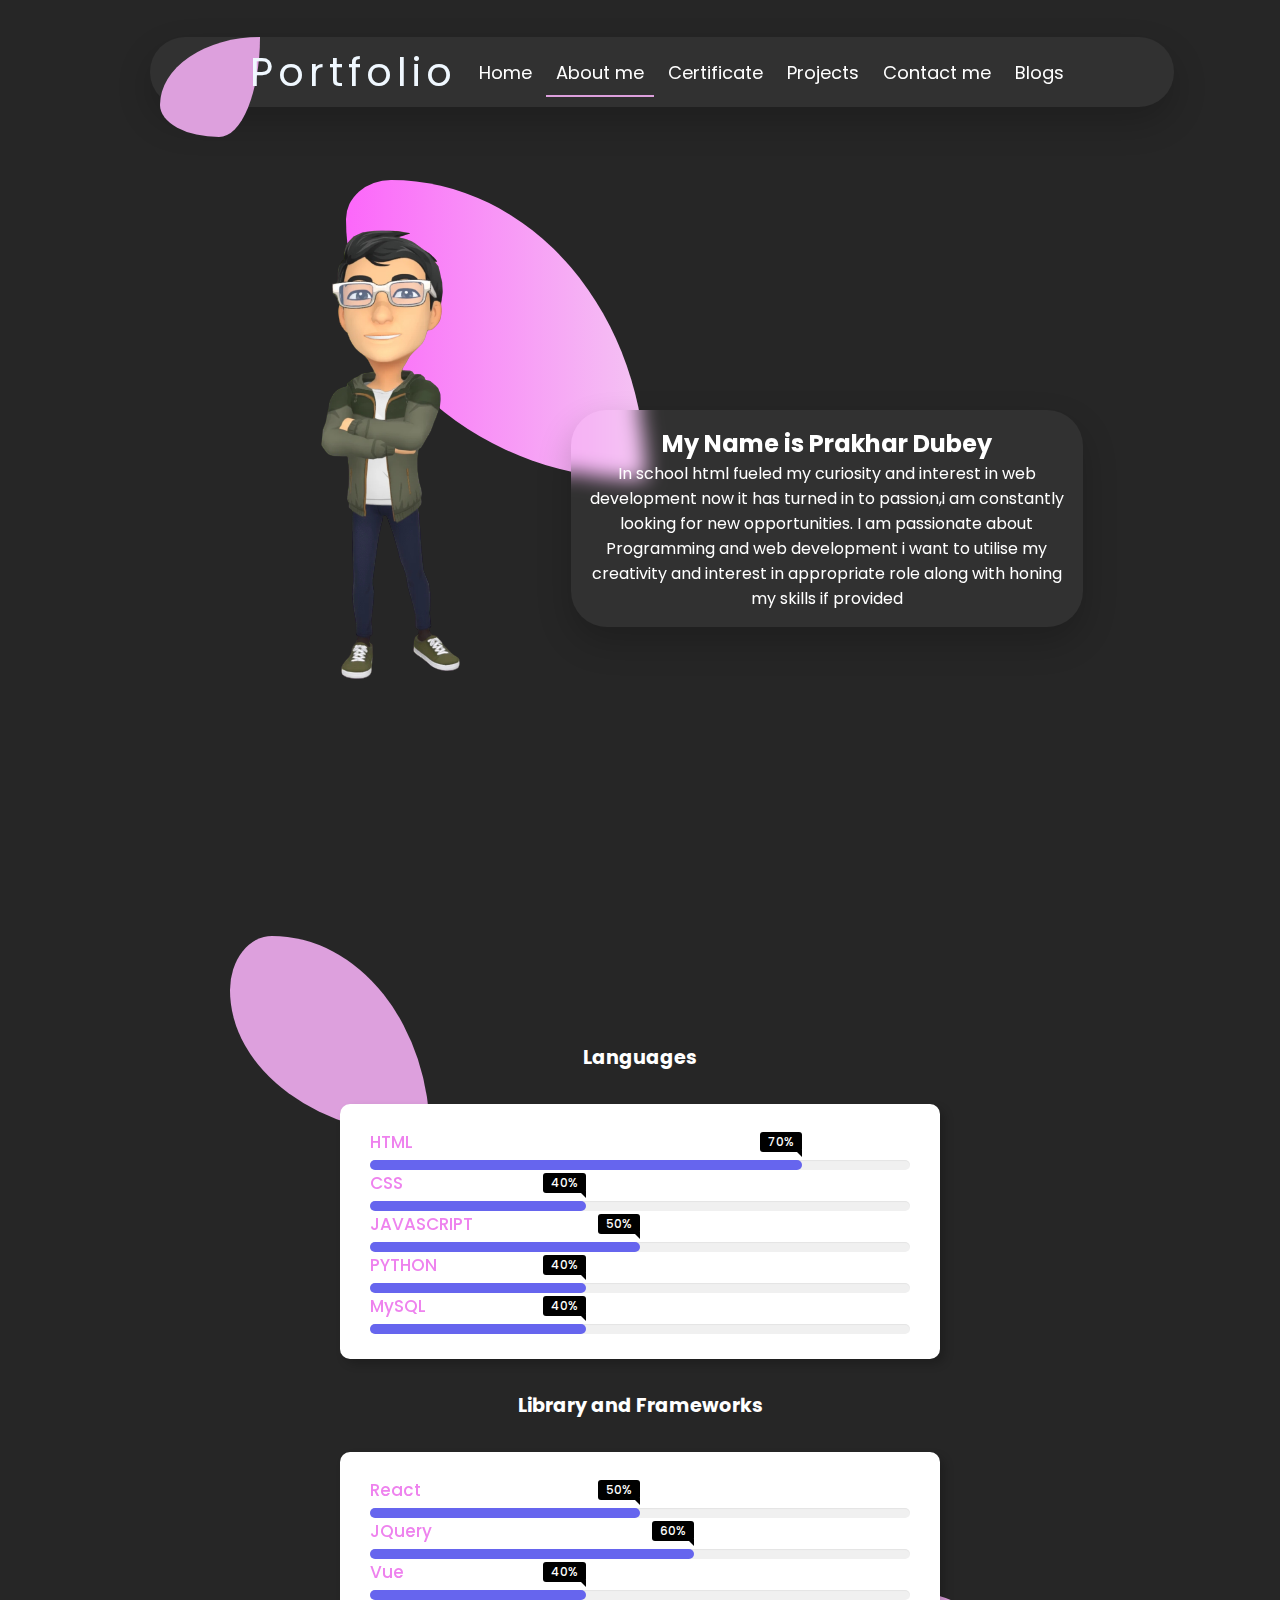
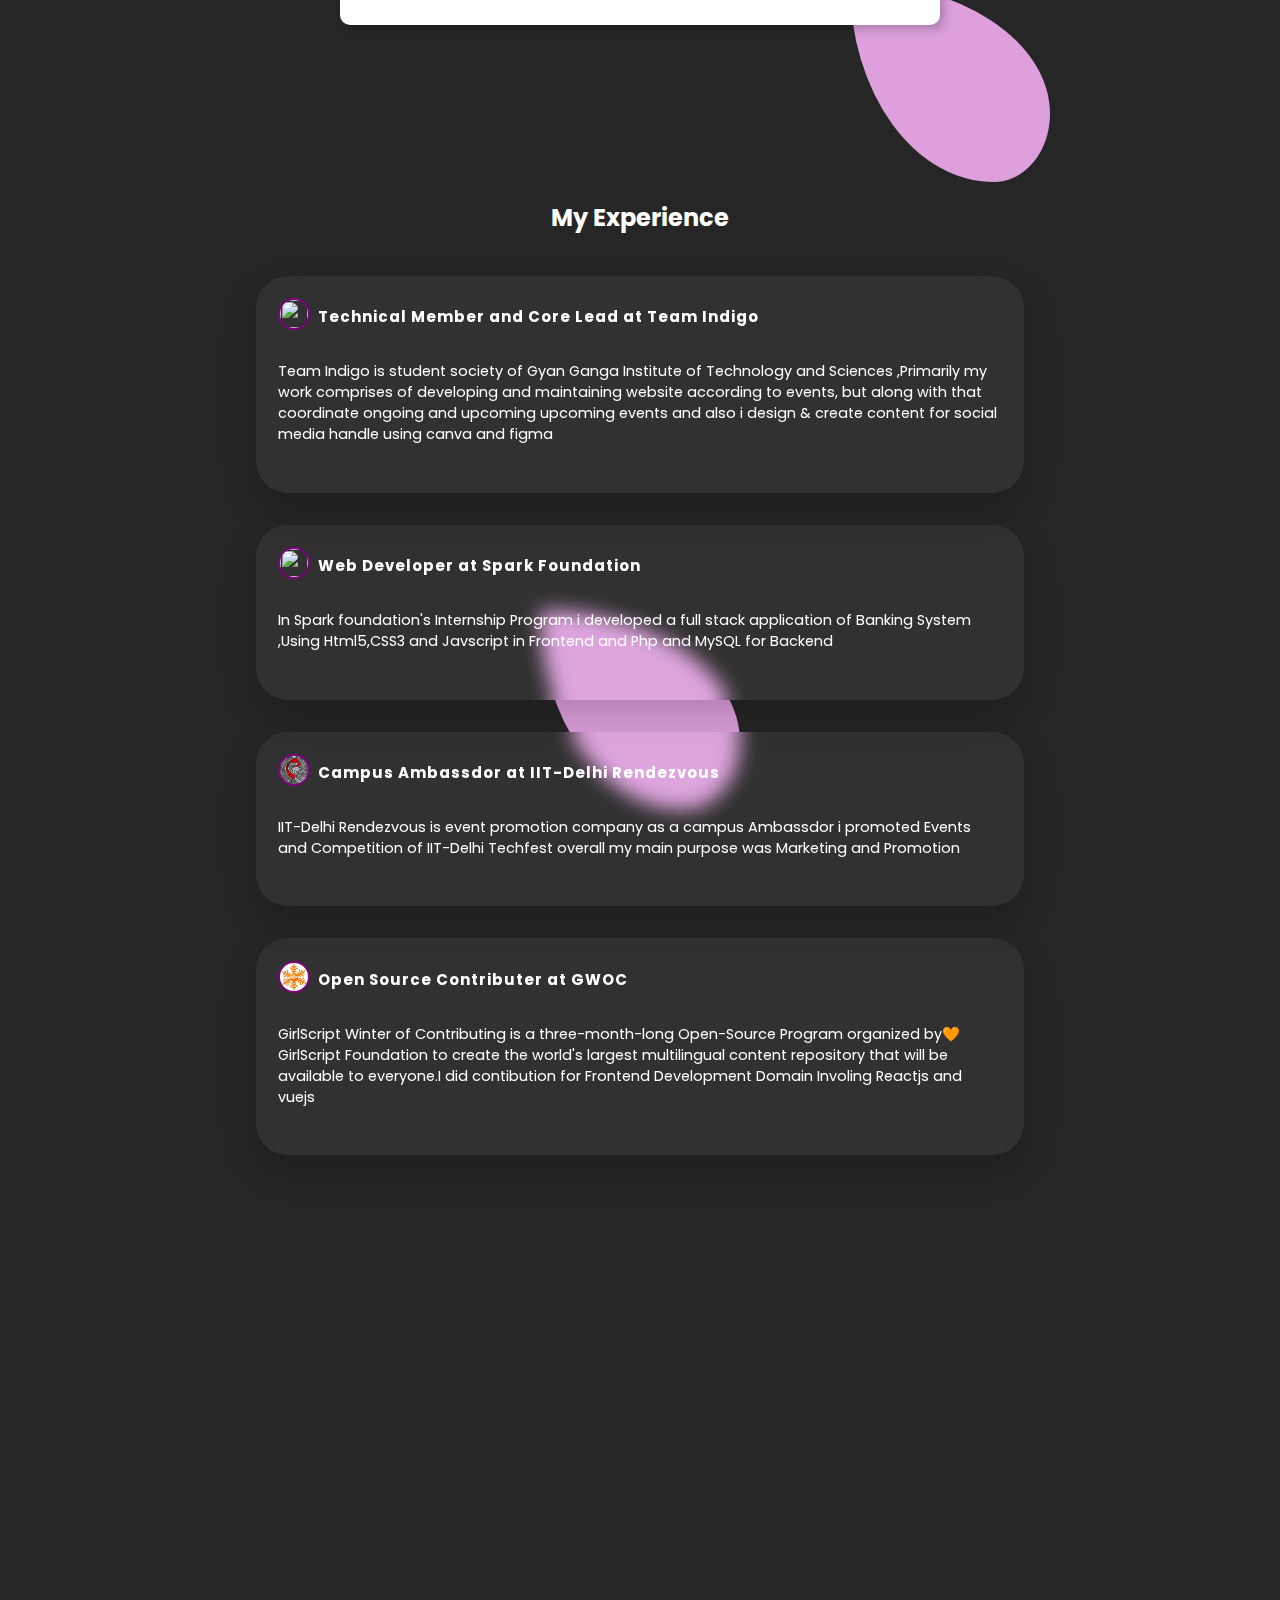
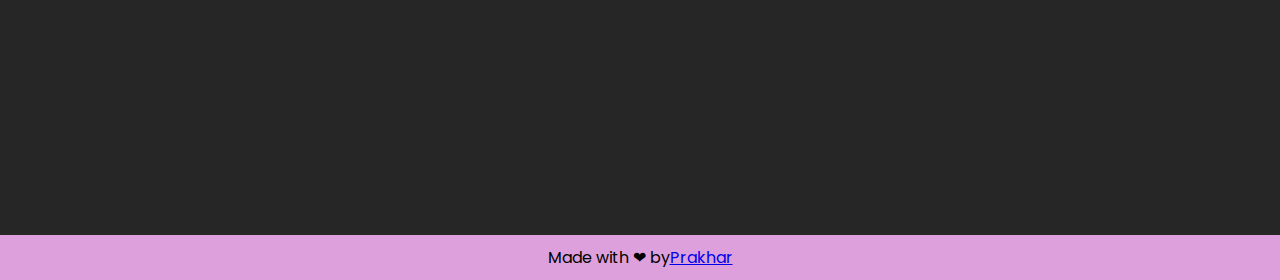
==== commit ef02e8b0: "Update Aboutme.html" ====
--- a/Aboutme.html
+++ b/Aboutme.html
@@ -44,6 +44,7 @@
             </a>
         </div>
     </div>
+    <!-- tyer -->
     <nav id="qui" >
         <div class="logo">Portfolio</div>
         
@@ -131,7 +132,7 @@
 </div>
 </section>
 <section class="sew">
-    <h2 >My Experince</h2><br>
+    <h2 >My Experience</h2><br>
 <div class="cont">
     <div class="cardec">
         <div class="row">
@@ -221,4 +222,4 @@
 </script>
 </body>
 
-</html>+</html>
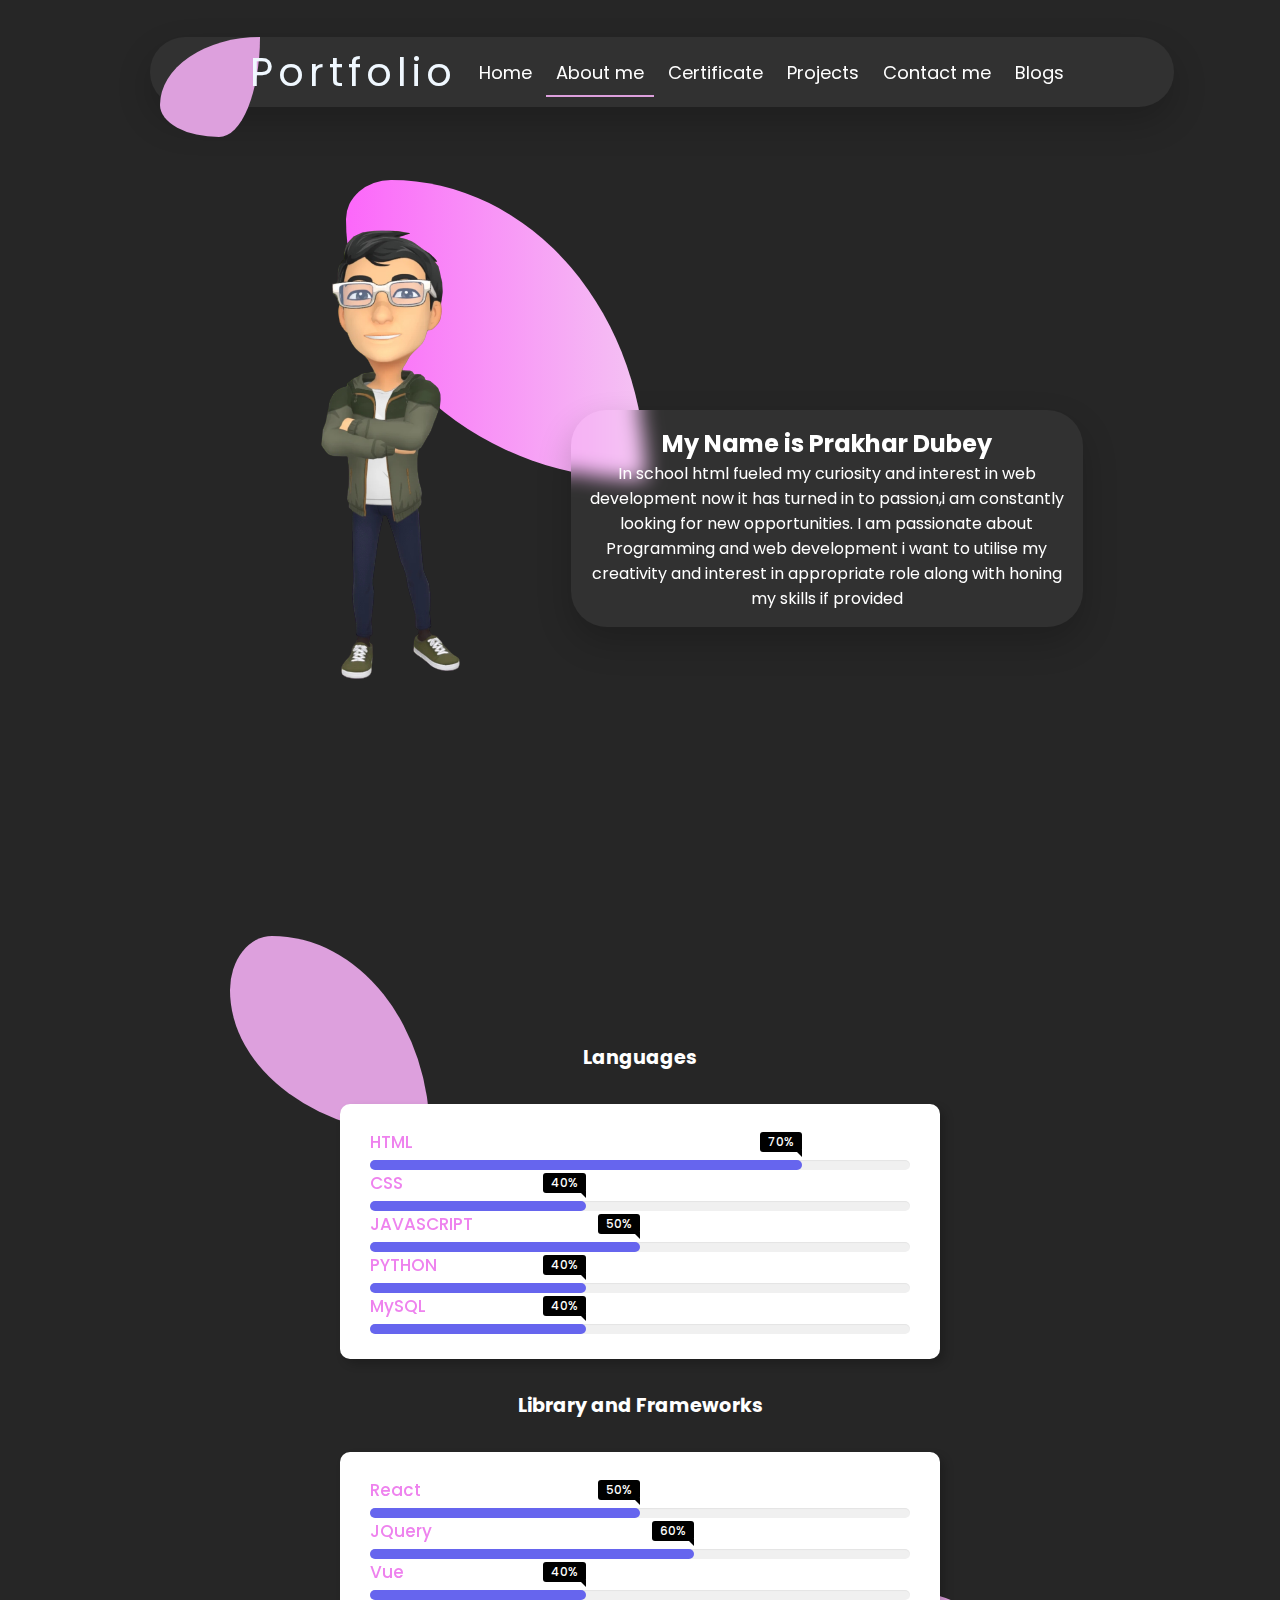
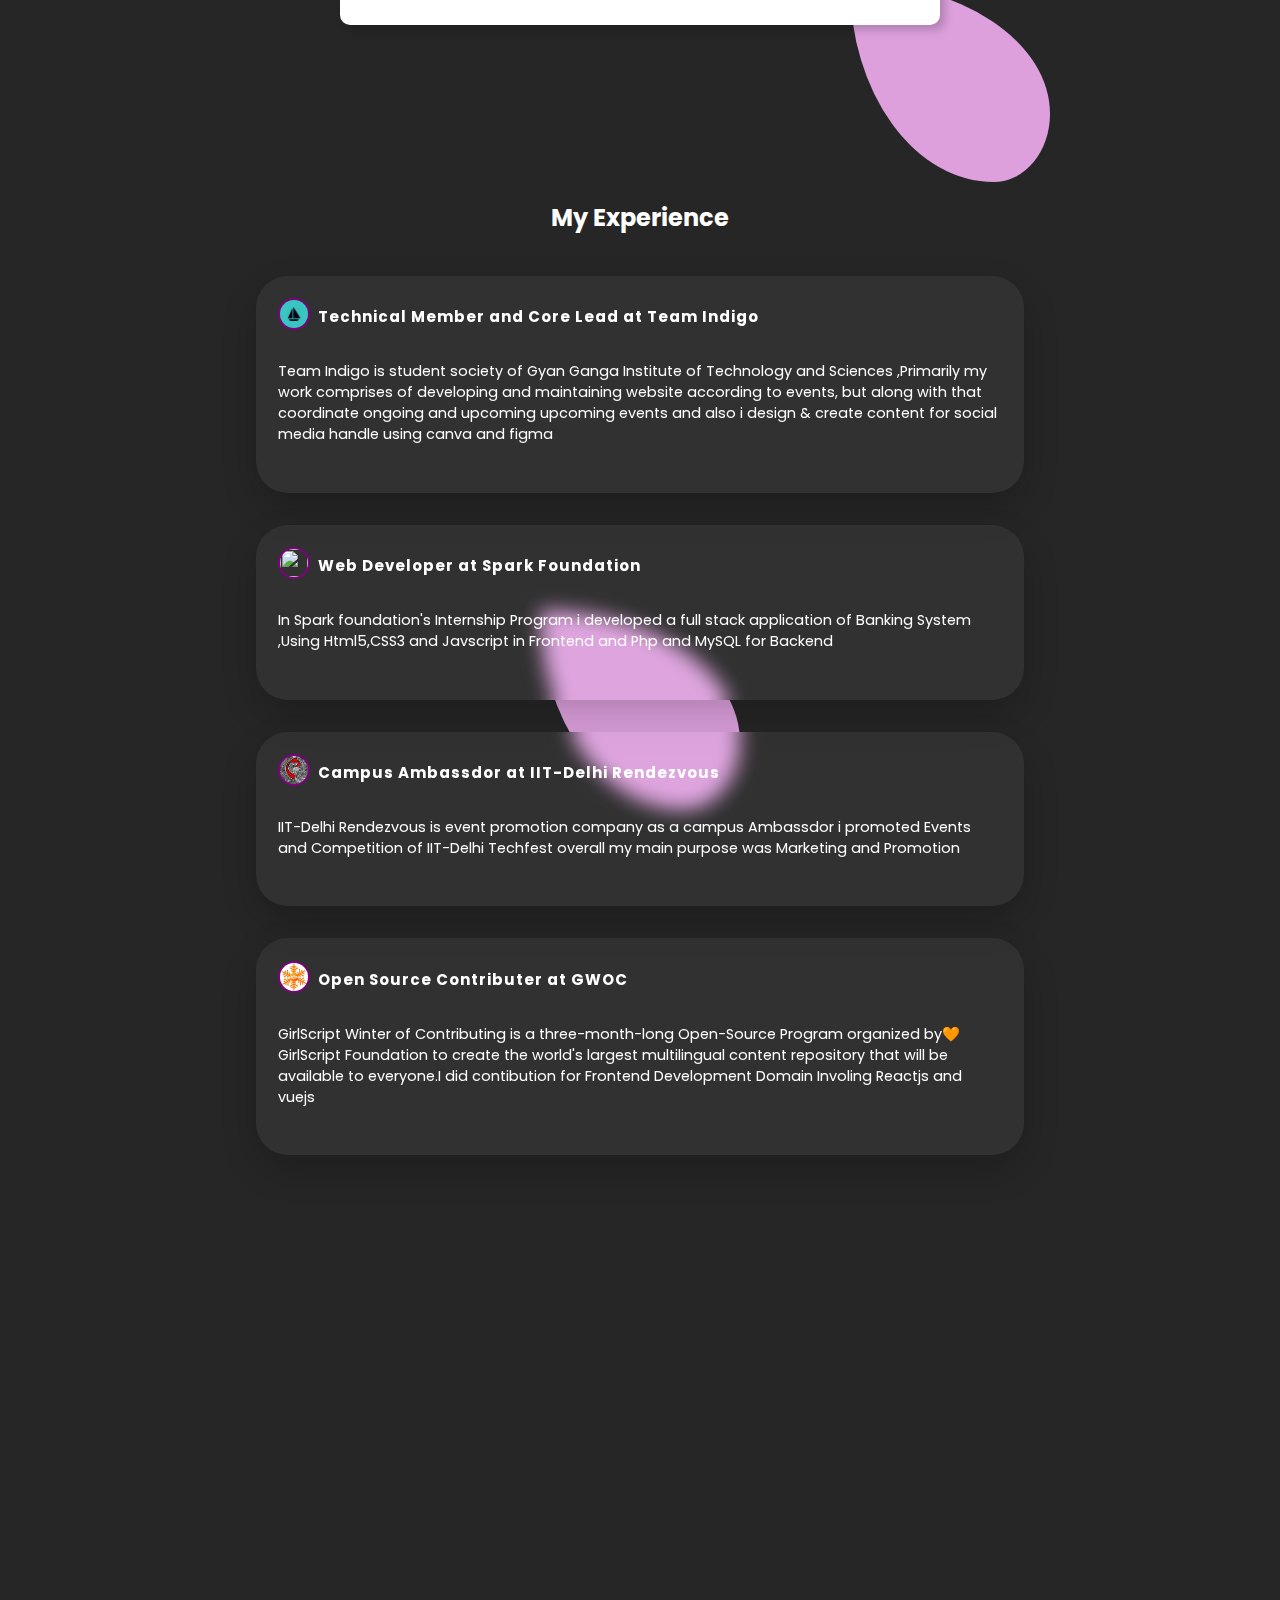
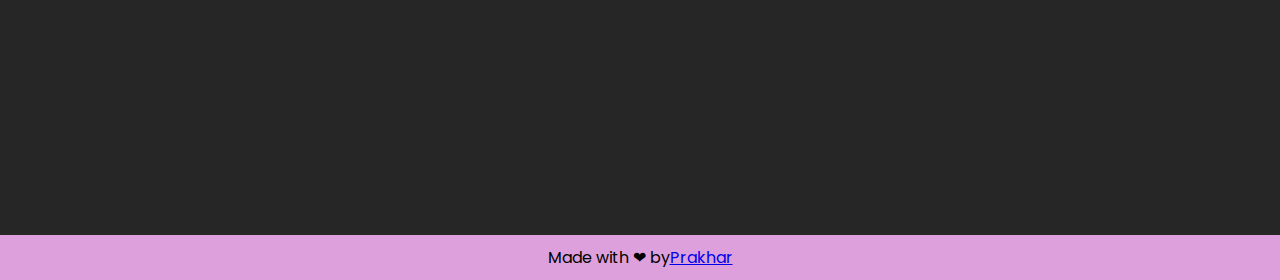
==== commit a4903d77: "Responsisve view enhanced" ====
--- a/Aboutme.html
+++ b/Aboutme.html
@@ -136,7 +136,7 @@
 <div class="cont">
     <div class="cardec">
         <div class="row">
-           <div class="imgbox"> <img src="http://teamindigoggits.com/img/logo.png" alt=""></div>
+           <div class="imgbox"> <img src="images/logo.png" alt=""></div>
            <div class="kl"><h3>Technical Member and Core Lead at Team Indigo</h3></div> 
         </div>
         <br>
--- a/css/about.css
+++ b/css/about.css
@@ -571,6 +571,23 @@
     .fest{
         display: block;
     }
+    .bar .progress-line span::after{
+        width: 0.4rem;
+        font-size: 0.4rem;
+        top: -20px;
+    }
+    .bar .progress-line span::before {
+        position: absolute;
+        content: "";
+        top: -12px;
+        right: 0%;
+        height: 0%;
+        width: 0%;
+        border: 7px solid transparent;
+        border-bottom-width: 0px;
+        border-right-width: 0px;
+        border-top-color: #000;
+    }
     .sidebar{
       display: block;
       height: auto;
